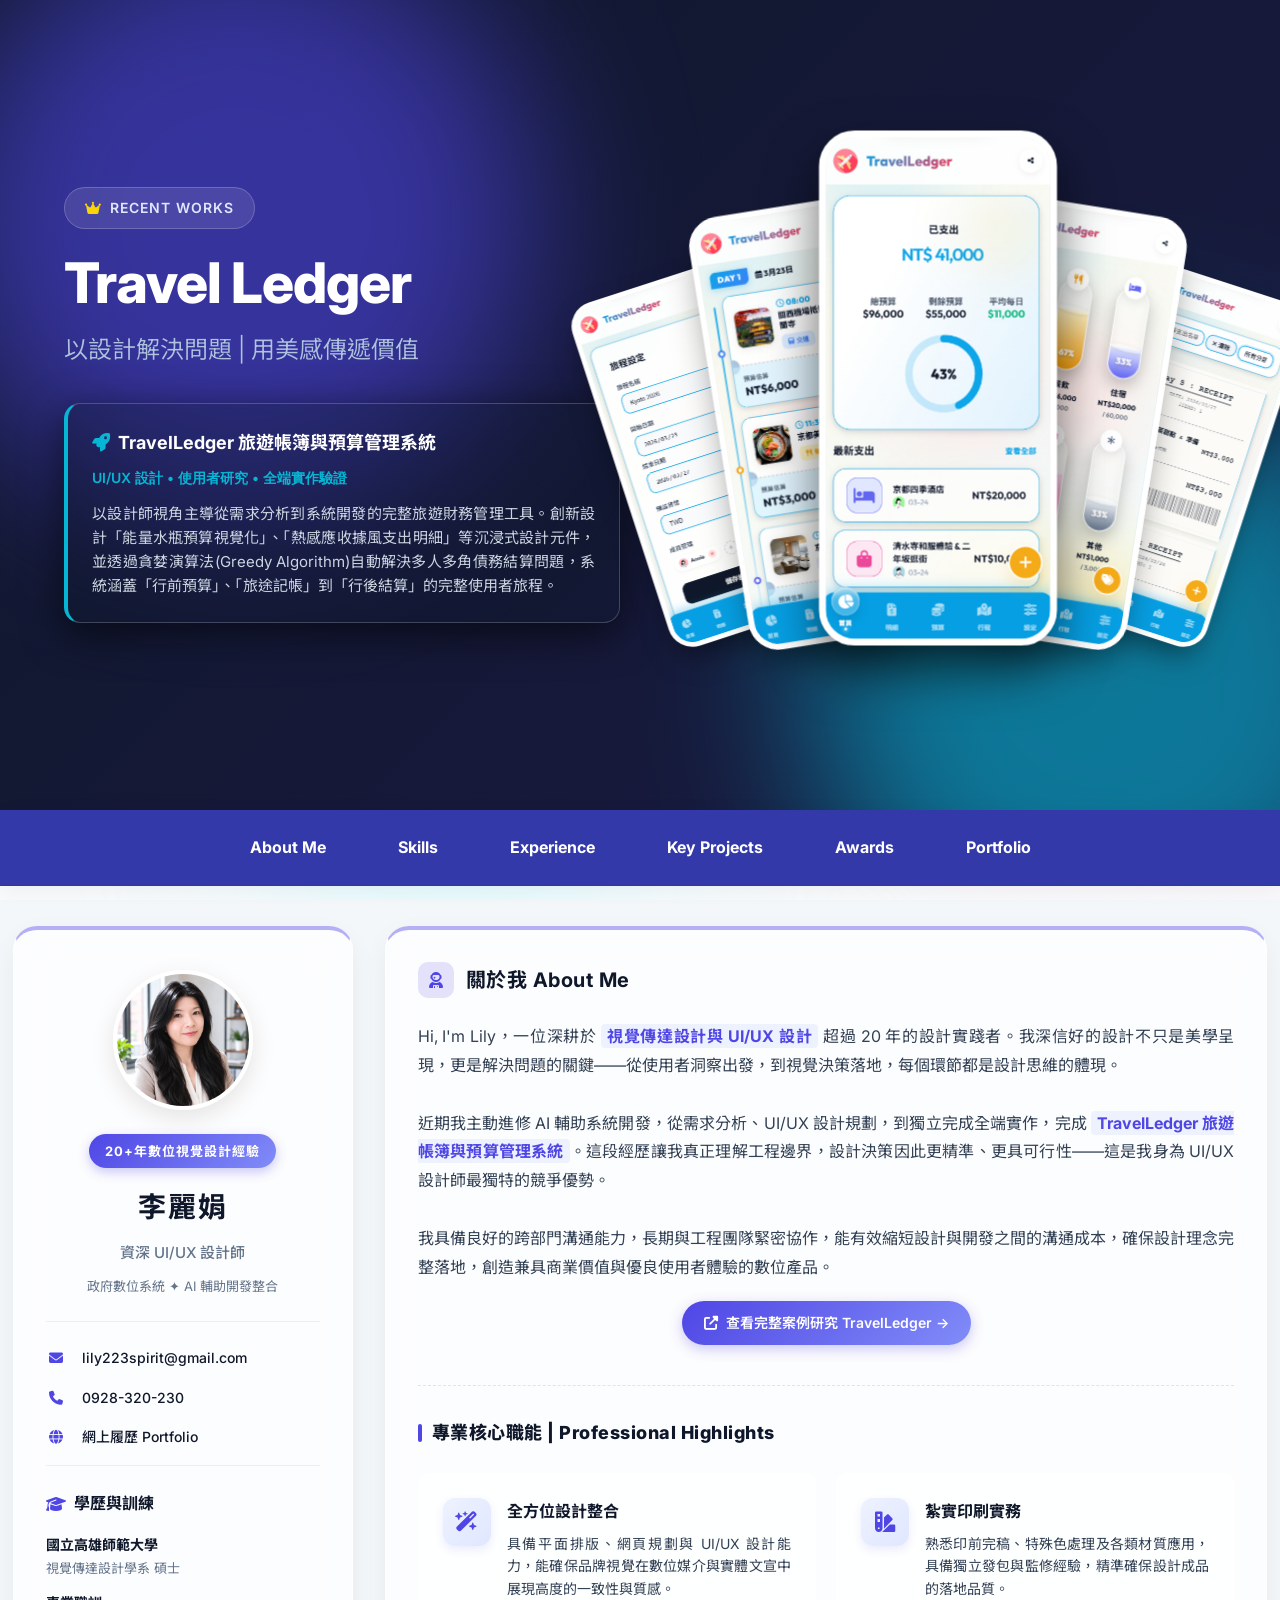
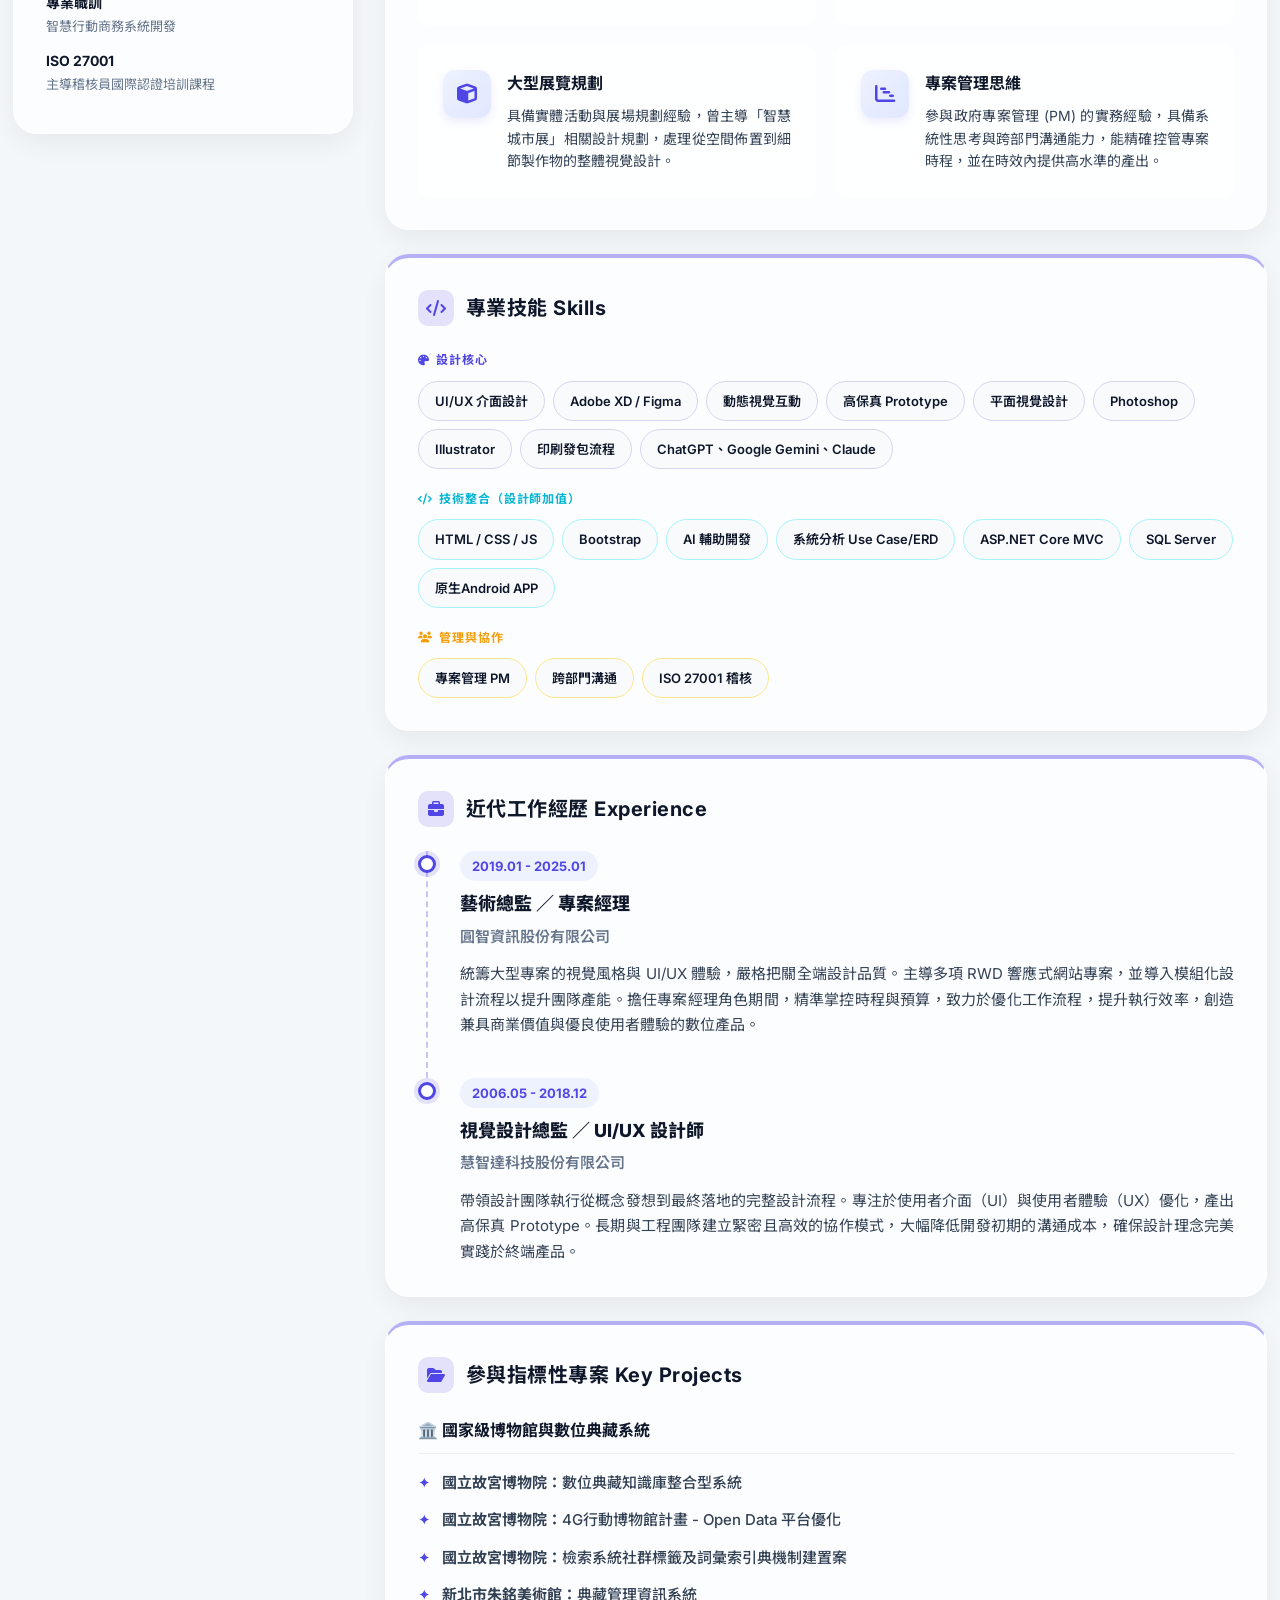
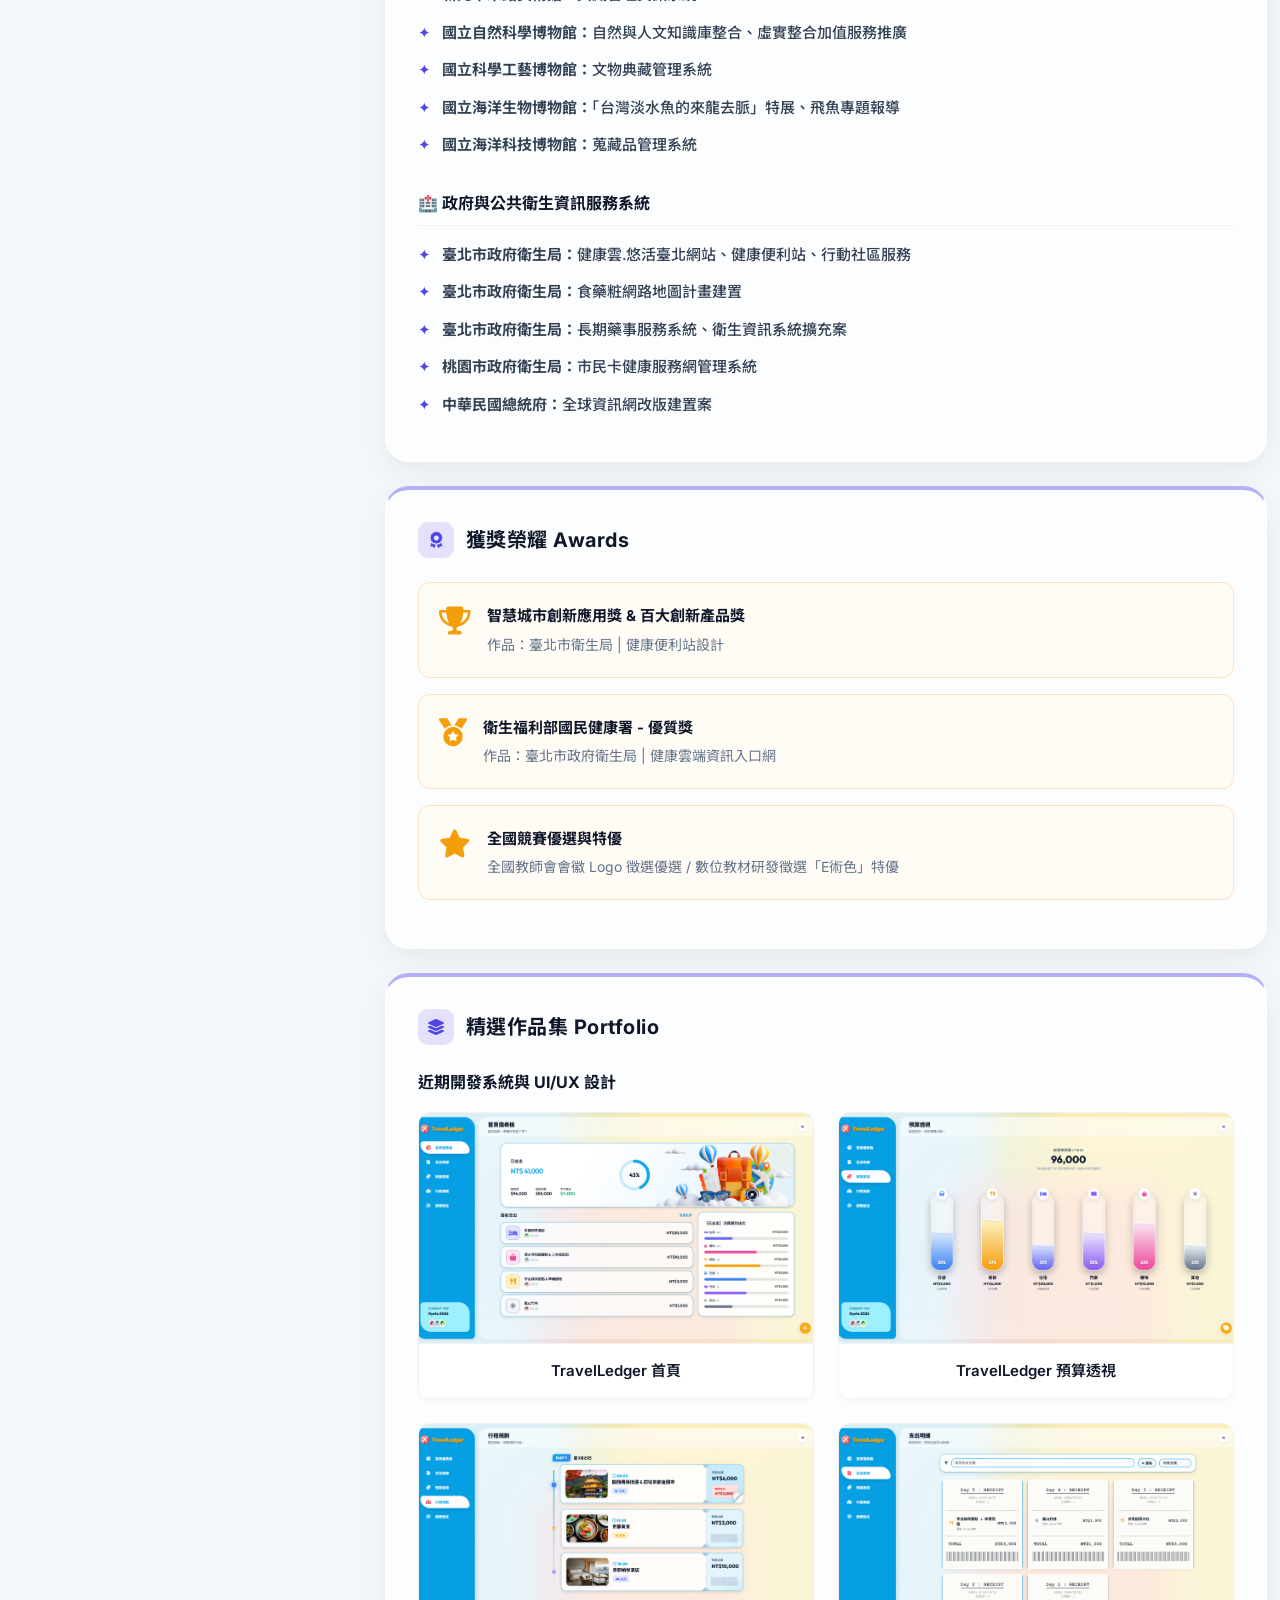
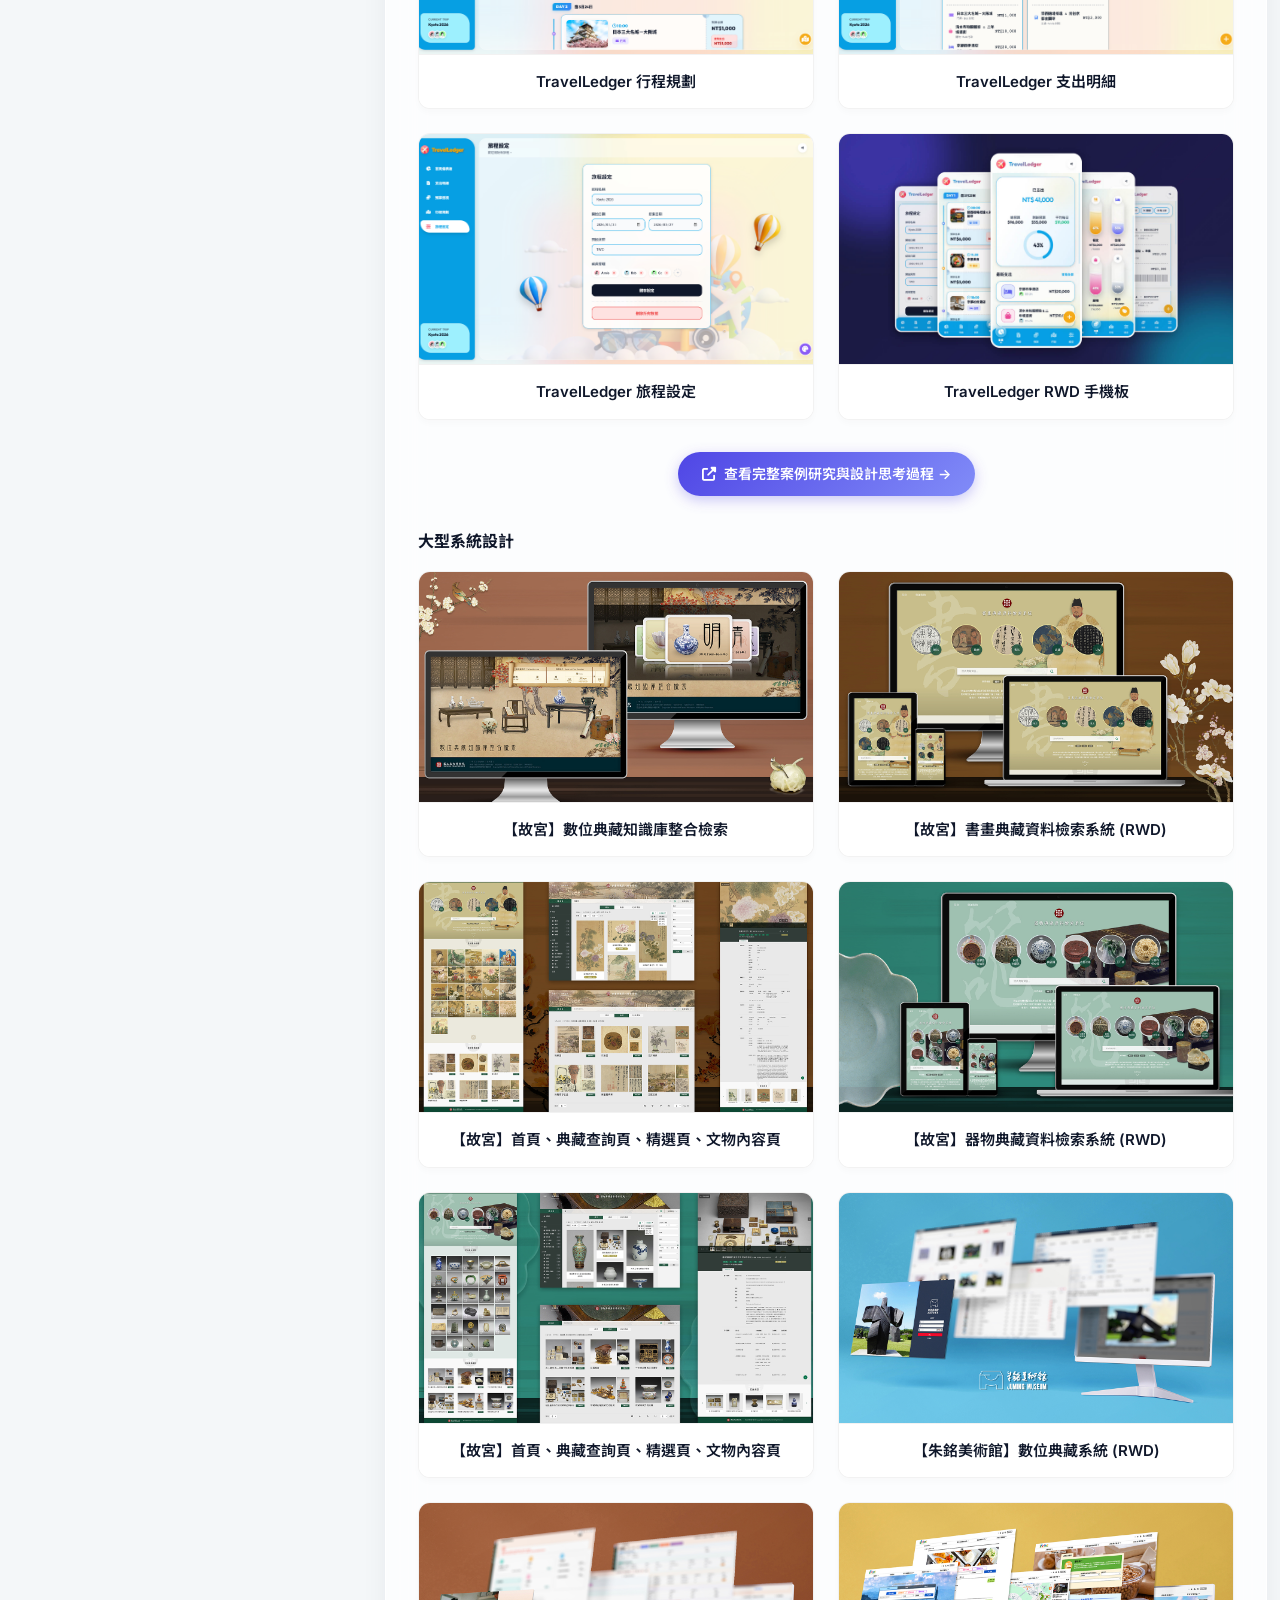
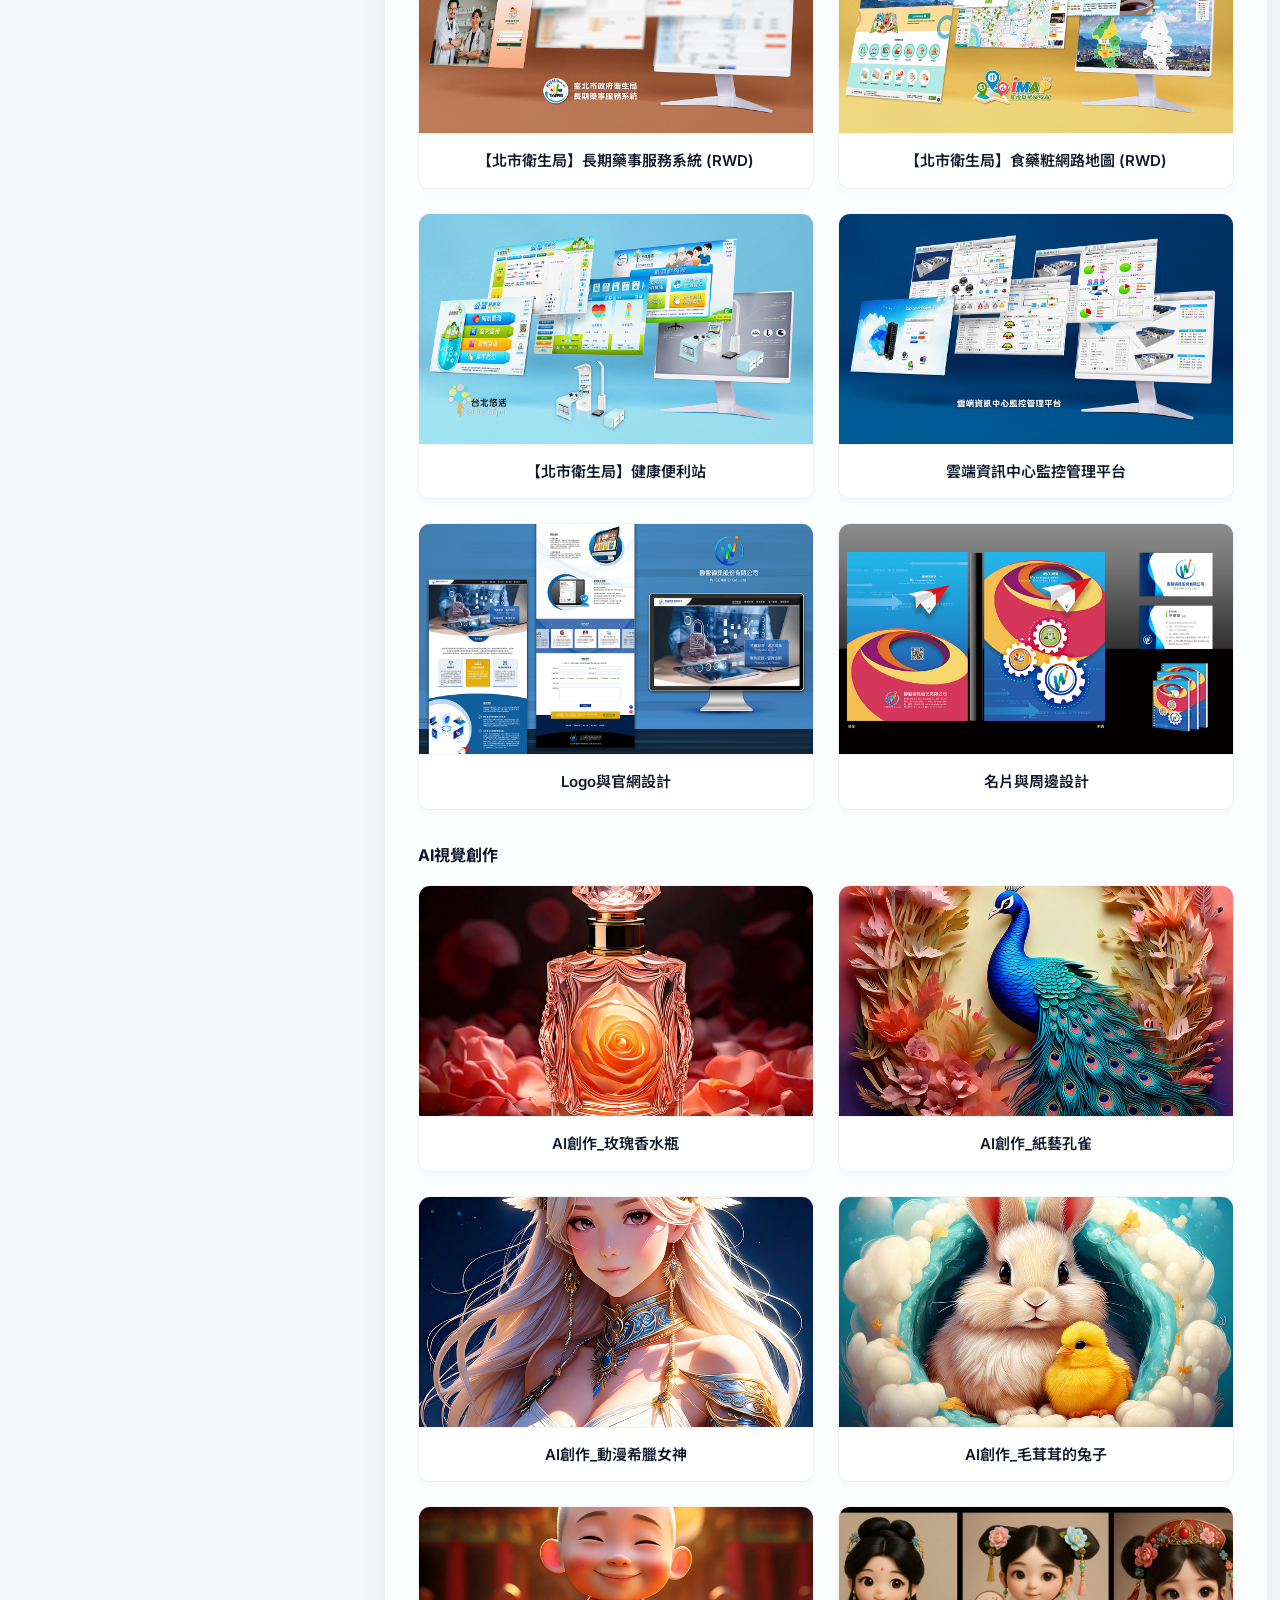
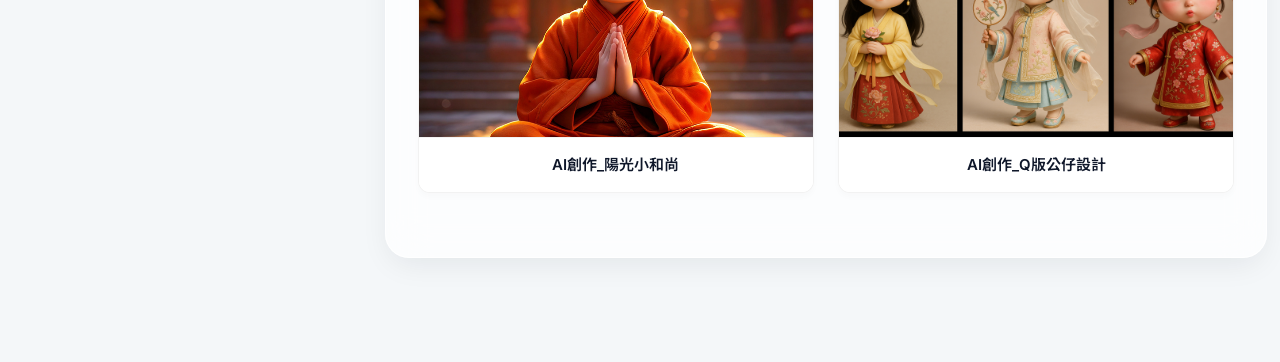
==== index.html @ b9e11bca "Add files via upload" ====
<!DOCTYPE html>
<html lang="zh-Hant">
<head>
    <meta charset="UTF-8">
    <meta name="viewport" content="width=device-width, initial-scale=1.0">
    <title>李麗娟 — 資深 UI/UX 設計師</title>
    <link rel="preconnect" href="https://fonts.googleapis.com">
    <link rel="preconnect" href="https://fonts.gstatic.com" crossorigin>
    <link href="https://fonts.googleapis.com/css2?family=Inter:wght@300;400;500;600;700;800&family=Noto+Sans+TC:wght@300;400;500;700;900&display=swap" rel="stylesheet">
    <link rel="stylesheet" href="https://cdnjs.cloudflare.com/ajax/libs/font-awesome/6.4.0/css/all.min.css">
    <style>
        html { scroll-behavior: smooth; }

        :root {
            --bg-body: #F4F7F9;
            --text-dark: #0F172A;
            --text-body: #334155;
            --text-muted: #64748B;
            --primary: #4F46E5;
            --primary-light: #818CF8;
            --accent: #06B6D4;
            --gold: #F59E0B;
            
            --glass-bg: rgba(255, 255, 255, 0.75);
            --glass-border: rgba(255, 255, 255, 0.8);
            --radius-lg: 24px;
            --radius-md: 16px;
            --radius-sm: 12px;
            --shadow-glass: 0 10px 30px -5px rgba(15, 23, 42, 0.08);
            --shadow-hover: 0 20px 40px -5px rgba(15, 23, 42, 0.12);
        }

        * { margin: 0; padding: 0; box-sizing: border-box; }

        body {
            font-family: 'Inter', 'Noto Sans TC', sans-serif;
            background-color: var(--bg-body);
            color: var(--text-body);
            line-height: 1.7;
            -webkit-font-smoothing: antialiased;
            overflow-x: clip; 
        }

        .aurora-bg {
            position: fixed; top: 0; left: 0; right: 0; bottom: 0;
            z-index: -2; overflow: hidden; background: #F8FAFC;
        }
        
        .blob {
            position: absolute; filter: blur(90px); opacity: 0.5; border-radius: 50%;
            animation: float 20s infinite alternate ease-in-out; z-index: -1;
        }
        .blob-1 { width: 600px; height: 600px; background: #E0E7FF; top: -10%; left: -10%; }
        .blob-2 { width: 500px; height: 500px; background: #FCE7F3; top: 40%; right: -10%; animation-delay: -5s; }
        .blob-3 { width: 400px; height: 400px; background: #CFFAFE; bottom: -10%; left: 20%; animation-delay: -10s; }

        @keyframes float {
            0% { transform: translate(0, 0) scale(1); }
            33% { transform: translate(30px, -50px) scale(1.1); }
            66% { transform: translate(-20px, 20px) scale(0.9); }
            100% { transform: translate(40px, 60px) scale(1.05); }
        }

        /* ================= 1. 置頂主視覺 Hero Section ================= */
        .spotlight-hero {
            position: relative;
            background: linear-gradient(-45deg, #0B1120, #1E293B, #1e1b4b, #0f172a);
            background-size: 400% 400%;
            animation: gradientBG 15s ease infinite;
            min-height: 90vh; display: flex; align-items: center; overflow: hidden;
            padding: 80px 5%; z-index: 1;
        }

        @keyframes gradientBG {
            0% { background-position: 0% 50%; }
            50% { background-position: 100% 50%; }
            100% { background-position: 0% 50%; }
        }

        .glow-orb { position: absolute; border-radius: 50%; filter: blur(80px); opacity: 0.6; z-index: -1; animation: pulse 10s infinite alternate ease-in-out; }
        .hero-glow-1 { width: 600px; height: 600px; background: #4F46E5; top: -10%; left: -5%; }
        .hero-glow-2 { width: 600px; height: 600px; background: #06B6D4; bottom: -20%; right: -10%; }
        @keyframes pulse { 0% { transform: scale(1); } 100% { transform: scale(1.2); } }

        .hero-container {
            max-width: 1320px; margin: 0 auto;
            display: grid; grid-template-columns: 5fr 6fr; gap: 40px; align-items: center; width: 100%;
        }

        .hero-content { color: #FFF; z-index: 10; animation: fadeUp 1s ease forwards; }
        .hero-badge {
            display: inline-flex; align-items: center; gap: 8px;
            background: rgba(255, 255, 255, 0.1); border: 1px solid rgba(255, 255, 255, 0.2);
            backdrop-filter: blur(10px); padding: 8px 20px; border-radius: 100px;
            font-size: 14px; font-weight: 600; color: #E0E7FF; margin-bottom: 24px; letter-spacing: 1px;
        }

        .fa-crown:before { content: "\f521"; color: #fbd408; }

        .hero-title { font-size: 4rem; font-weight: 800; line-height: 1.1; margin-bottom: 16px; letter-spacing: -1px; }
        .hero-subtitle { font-size: 1.5rem; font-weight: 360; color: #afc3df; margin-bottom: 32px; }
        
        .hero-project-box {
            background: rgba(15, 23, 42, 0.3); border: 1px solid rgba(255, 255, 255, 0.2);
            border-left: 4px solid var(--accent); padding: 24px; border-radius: var(--radius-md);
            backdrop-filter: blur(12px); box-shadow: 0 10px 40px rgba(0, 0, 0, 0.6);
        }
        .hp-title { font-size: 18px; font-weight: 700; color: #FFF; margin-bottom: 8px; display: flex; align-items: center; gap: 8px; }
        .hp-tech { font-size: 14px; color: var(--accent); font-family: 'Inter'; font-weight: 600; margin-bottom: 12px; }
        .hp-desc { font-size: 15px; color: #CBD5E1; line-height: 1.6; text-align: justify; }

        /* Hero Mockup */
        .hero-visual { position: relative; height: 600px; display: flex; justify-content: center; align-items: center; }
        .phones-wrapper { position: relative; transform: scale(0.85); z-index: 10; width: 100%; height: 100%; display: flex; justify-content: center; align-items: center; }
        
        .phone-mockup {
            position: absolute; width: 280px; height: 606px;
            background-color: #fff; border-radius: 42px; border: 8px solid #fff;
            box-shadow: inset 0 0 0 2px #e2e8f0, 0 25px 50px -12px rgba(0, 0, 0, 0.5);
            overflow: hidden; cursor: pointer;
            transform: translate(var(--tx), var(--ty)) scale(var(--s)) rotate(var(--r));
            transition: transform 0.5s cubic-bezier(0.175, 0.885, 0.32, 1.275), box-shadow 0.5s ease, z-index 0s;
            
            opacity: 0;
            animation: phoneStagger 0.9s cubic-bezier(0.2, 0.8, 0.2, 1) forwards;
        }
        
        @keyframes phoneStagger {
            0% { opacity: 0; translate: 0 150px; }
            100% { opacity: 1; translate: 0 0; }
        }

        .phone-mockup img { width: 100%; height: 100%; object-fit: cover; }
        .phone-mockup:hover { transform: translate(var(--tx), calc(var(--ty) - 40px)) scale(calc(var(--s) + 0.05)) rotate(0deg); z-index: 20 !important; box-shadow: 0 40px 80px rgba(0,0,0,0.6); }

        .pm-L2 { --tx: -280px; --ty: 60px; --s: 0.7; --r: -18deg; z-index: 1; animation-delay: 0.4s; }
        .pm-L1 { --tx: -140px; --ty: 20px; --s: 0.85; --r: -9deg; z-index: 2; animation-delay: 0.2s; }
        .pm-C  { --tx: 0px; --ty: -20px; --s: 1; --r: 0deg; z-index: 3; box-shadow: inset 0 0 0 2px #e2e8f0, 0 30px 60px rgba(0,0,0,0.6); animation-delay: 0s; }
        .pm-R1 { --tx: 140px; --ty: 20px; --s: 0.85; --r: 9deg; z-index: 2; animation-delay: 0.2s; }
        .pm-R2 { --tx: 280px; --ty: 60px; --s: 0.7; --r: 18deg; z-index: 1; animation-delay: 0.4s; }

        /* ================= 2. 導覽列 (Sticky Nav) ================= */
        .sticky-nav {
            position: sticky; top: 0; z-index: 999;
            background: #3339a9;
            backdrop-filter: blur(16px); -webkit-backdrop-filter: blur(16px);
            border-bottom: 1px solid rgba(0, 0, 0, 0.05);
            box-shadow: 0 4px 20px rgba(0, 0, 0, 0.05);
            padding: 16px 5%; display: flex; justify-content: center; gap: 24px;
            margin-bottom: 40px; transition: all 0.3s ease;
        }
        .sticky-nav a {
            text-decoration: none; color: #fff; font-weight: 700; font-size: 16px;
            padding: 8px 24px; border-radius: 100px; transition: all 0.3s ease; white-space: nowrap;
        }
        .sticky-nav a:hover,
        .sticky-nav a.active {
            background: var(--primary); color: #FFF;
            box-shadow: 0 6px 16px rgba(79, 70, 229, 0.4); transform: translateY(-2px);
        }

        /* ================= 3. 主內容佈局 ================= */
        .main-layout {
            max-width: 1320px; margin: 0 auto 80px; padding: 0 1%;
            display: grid; grid-template-columns: 340px 1fr; gap: 32px;
            position: relative; z-index: 20; align-items: start;
        }

        .card {
            background: var(--glass-bg); backdrop-filter: blur(20px); -webkit-backdrop-filter: blur(20px);
            border: 1px solid var(--glass-border); border-top: 4px solid #B5B0F6;
            border-radius: var(--radius-lg); padding: 32px; box-shadow: var(--shadow-glass);
            margin-bottom: 24px; transition: transform 0.4s ease, box-shadow 0.4s ease;
            scroll-margin-top: 100px; 
        }
        .card:hover { transform: translateY(-4px); box-shadow: var(--shadow-hover); background: rgba(255,255,255,0.9); }

        .section-title { font-size: 20px; font-weight: 700; color: var(--text-dark); margin-bottom: 24px; display: flex; align-items: center; gap: 12px; letter-spacing: 0.5px; }
        .section-title i { color: var(--primary); background: rgba(79, 70, 229, 0.15); width: 36px; height: 36px; display: flex; align-items: center; justify-content: center; border-radius: 10px; font-size: 16px; }

        /* --- 左側欄 (Sidebar) --- */
        .sidebar { position: sticky; top: 100px; }

        .profile-card { text-align: center; padding: 40px 32px; }
        .profile-img { width: 140px; height: 140px; margin: 0 auto 24px; border-radius: 50%; overflow: hidden; border: 4px solid rgba(255,255,255,0.8); box-shadow: 0 8px 24px rgba(0,0,0,0.1); }
        .profile-img img { width: 100%; height: 100%; object-fit: cover; }
        .exp-badge { display: inline-block; background: linear-gradient(135deg, var(--primary) 0%, #818CF8 100%); color: #FFF; padding: 6px 16px; border-radius: 100px; font-size: 13px; font-weight: 700; margin-bottom: 16px; letter-spacing: 1px; box-shadow: 0 4px 12px rgba(79, 70, 229, 0.3); }
        .profile-name { font-size: 28px; font-weight: 700; color: var(--text-dark); margin-bottom: 8px; letter-spacing: 2px; }
        .profile-title { font-size: 15px; font-weight: 500; color: var(--text-muted); margin-bottom: 32px; }
        
        .contact-list { text-align: left; border-top: 1px solid rgba(0,0,0,0.06); padding-top: 24px; }
        .contact-item { display: flex; align-items: center; gap: 16px; margin-bottom: 16px; font-size: 14px; color: var(--text-dark); text-decoration: none; transition: color 0.3s; font-weight: 500; }
        .contact-item:hover { color: var(--primary); }
        .contact-icon { color: var(--primary); width: 20px; text-align: center; }

        .edu-section { text-align: left; border-top: 1px solid rgba(0,0,0,0.06); padding-top: 24px; margin-top: 8px; }
        .edu-section-title { font-size: 16px; font-weight: 700; color: var(--text-dark); margin-bottom: 16px; display: flex; align-items: center; gap: 8px; }
        .edu-item { margin-bottom: 14px; }
        .edu-item:last-child { margin-bottom: 0; }
        .edu-item h4 { font-size: 14px; color: var(--text-dark); font-weight: 700; margin-bottom: 2px; }
        .edu-item p { font-size: 13px; color: var(--text-muted); margin: 0; line-height: 1.4; }

        /* --- 右側內容區 --- */
        .content-area { display: flex; flex-direction: column; }
        
        .about-text { color: var(--text-body); font-size: 16px; line-height: 1.8; text-align: justify; }
        .highlight { color: var(--primary); font-weight: 700; background: #EEF2FF; padding: 2px 6px; border-radius: 4px; }

        .skills-container { display: flex; flex-wrap: wrap; gap: 8px; }
        .skill-tag { background:#f8fafc; color: var(--text-dark); padding: 8px 16px; border-radius: 100px; font-size: 13px; font-weight: 600; border: 1px solid rgb(214 212 241); transition: all 0.3s ease; }
        .skill-tag:hover { background: #f0efff; border-color: var(--primary); transform: translateY(-2px); box-shadow: 0 4px 12px rgba(79, 70, 229, 0.2); }

        .timeline { position: relative; margin-left: 8px; }
        .timeline-item { position: relative; padding-left: 32px; padding-bottom: 40px; border-left: 2px dashed rgba(79, 70, 229, 0.3); }
        .timeline-item:last-child { border-left-color: transparent; padding-bottom: 0; }
        .timeline-item::before { content: ''; position: absolute; left: -10px; top: 4px; width: 12px; height: 12px; background: #FFF; border: 3px solid var(--primary); border-radius: 50%; box-shadow: 0 0 0 4px rgba(79, 70, 229, 0.15); }
        .time-date { font-family: 'Inter', sans-serif; font-size: 13px; font-weight: 700; color: var(--primary); margin-bottom: 8px; display: inline-block; background: #EEF2FF; padding: 4px 12px; border-radius: 20px; }
        .time-title { font-size: 18px; font-weight: 800; color: var(--text-dark); margin-bottom: 4px; }
        .time-company { font-size: 15px; font-weight: 600; color: var(--text-muted); margin-bottom: 12px; }
        .time-desc { font-size: 15px; color: var(--text-body); line-height: 1.7; text-align: justify; }

        .project-group { margin-bottom: 32px; }
        .project-group:last-child { margin-bottom: 0; }
        .project-group h3 { font-size: 16px; color: var(--text-dark); margin-bottom: 16px; display: flex; align-items: center; gap: 8px; font-weight: 700; border-bottom: 1px solid rgba(0,0,0,0.05); padding-bottom: 8px; }
        .modern-list { list-style: none; }
        .modern-list li { position: relative; padding-left: 24px; margin-bottom: 12px; font-size: 15px; color: var(--text-body); font-weight: 500; }
        .modern-list li::before { content:'✦'; position: absolute; left: 0; color: var(--primary); font-family: 'Inter'; }
        .tag-mini { font-size: 12px; background: rgba(255,255,255,0.8); color: var(--text-muted); padding: 2px 8px; border-radius: 6px; margin-left: 8px; border: 1px solid var(--glass-border); }

        .award-box { display: flex; align-items: flex-start; gap: 16px; padding: 20px; background: rgba(255, 251, 243, 0.8); border-radius: var(--radius-sm); margin-bottom: 16px; border: 1px solid rgba(252, 203, 144, 0.5); transition: transform 0.3s, box-shadow 0.3s; }
        .award-box:hover { transform: translateX(6px); background: #FFF; border-color: var(--gold); box-shadow: 0 10px 20px rgba(0,0,0,0.05); }
        .award-box i { color: var(--gold); font-size: 28px; margin-top: 4px; }
        .award-info h4 { font-size: 15px; font-weight: 700; color: var(--text-dark); margin-bottom: 4px; }
        .award-info p { font-size: 14px; margin: 0; color: var(--text-muted); }

        .portfolio-grid { display: grid; grid-template-columns: repeat(2, 1fr); gap: 24px; margin-bottom: 32px; }
        .portfolio-item { border-radius: var(--radius-sm); overflow: hidden; border: 1px solid rgba(0,0,0,0.05); background: #FFF; cursor: pointer; position: relative; transition: all 0.4s ease; box-shadow: 0 4px 6px rgba(0,0,0,0.02); display: flex; flex-direction: column; }
        .portfolio-item:hover { transform: translateY(-8px); box-shadow: var(--shadow-hover); border-color: rgba(79, 70, 229, 0.3); }
        
        .portfolio-item .img-wrapper { overflow: hidden; width: 100%; height: 230px; flex-shrink: 0; }
        .portfolio-item img { width: 100%; height: 100%; object-fit: cover; display: block; transition: transform 0.6s cubic-bezier(0.16, 1, 0.3, 1); }
        
        .portfolio-item:hover img { transform: scale(1.08); }
        .portfolio-item p { padding: 14px 16px; font-size: 15px; text-align: center; color: var(--text-dark); font-weight: 600; background: #FFF; border-top: 1px solid rgba(0,0,0,0.05); margin: 0; transition: color 0.3s; }
        .portfolio-item:hover p { color: var(--primary); }

        /* ================= 4. 動畫與 Lightbox 元件 ================= */
        @keyframes fadeUp { from { opacity: 0; transform: translateY(30px); } to { opacity: 1; transform: translateY(0); } }
        .fade-in-up { opacity: 0; transform: translateY(30px); transition: opacity 0.8s ease-out, transform 0.8s cubic-bezier(0.16, 1, 0.3, 1); }
        .fade-in-up.visible { opacity: 1; transform: translateY(0); }

        .lightbox { display: none; position: fixed; z-index: 9999; inset: 0; background-color: rgba(0, 0, 0, 0.85); backdrop-filter: blur(10px); align-items: center; justify-content: center; }
        
        .lightbox-content-wrapper { position: relative; max-width: 90%; max-height: 90%; text-align: center; z-index: 100; }
        .lightbox-content { max-width: 100%; max-height: 80vh; border-radius: 12px; box-shadow: 0 20px 50px rgba(0,0,0,0.5); object-fit: contain; }
        #lightbox-caption { margin-top: 20px; color: #FFF; font-size: 18px; font-weight: 600; letter-spacing: 1px; }

        .lightbox-btn { 
            position: absolute; z-index: 1000; background: rgba(0, 0, 0, 0.5); 
            color: white; border: none; display: flex; align-items: center; justify-content: center; cursor: pointer; transition: all 0.3s; backdrop-filter: blur(4px); 
        }
        .lightbox-close { top: 30px; right: 40px; width: 48px; height: 48px; border-radius: 50%; font-size: 24px; }
        .lightbox-prev, .lightbox-next { top: 50%; transform: translateY(-50%); width: 56px; height: 56px; border-radius: 50%; font-size: 24px; }
        .lightbox-prev { left: 40px; }
        .lightbox-next { right: 40px; }
        .lightbox-btn:hover { background: var(--primary); transform: scale(1.1); }
        .lightbox-prev:hover { transform: translateY(-50%) scale(1.1); }
        .lightbox-next:hover { transform: translateY(-50%) scale(1.1); }

        .btn-top { position: fixed; bottom: 30px; right: 30px; width: 50px; height: 50px; background: var(--text-dark); color: #FFF; border: none; border-radius: 50%; font-size: 20px; cursor: pointer; box-shadow: 0 10px 20px rgba(0,0,0,0.15); opacity: 0; visibility: hidden; transform: translateY(20px); transition: all 0.3s cubic-bezier(0.16, 1, 0.3, 1); z-index: 1000; }
        .btn-top.show { opacity: 1; visibility: visible; transform: translateY(0); }
        .btn-top:hover { background: var(--primary); transform: translateY(-5px); }



/* ================= 專業核心職能區塊樣式 ================= */
        .highlights-container { 
            margin-top: 40px; 
            border-top: 1px dashed rgba(0,0,0,0.1); 
            padding-top: 32px; 
        }
        .highlights-title { 
            font-size: 18px; 
            font-weight: 800; 
            color: var(--text-dark); 
            margin-bottom: 24px; 
            letter-spacing: 0.5px; 
            display: flex;
            align-items: center;
            gap: 10px;
        }
        .highlights-title::before {
            content: '';
            display: inline-block;
            width: 4px;
            height: 18px;
            background: var(--primary);
            border-radius: 4px;
        }
        .highlights-grid { 
            display: grid; 
            grid-template-columns: repeat(2, 1fr); 
            gap: 20px; 
        }
        .highlight-item { 
            display: flex; 
            gap: 16px; 
            background: rgba(255, 255, 255, 0.6); 
            padding: 24px; 
            border-radius: var(--radius-sm); 
            border: 1px solid var(--glass-border); 
            transition: all 0.4s ease; 
        }
        .highlight-item:hover { 
            background: #FFF; 
            transform: translateY(-4px); 
            box-shadow: 0 12px 24px rgba(79, 70, 229, 0.08); 
            border-color: rgba(79, 70, 229, 0.3); 
        }
        .hl-icon { 
            width: 48px; 
            height: 48px; 
            border-radius: 12px; 
            background: linear-gradient(135deg, #EEF2FF 0%, #E0E7FF 100%); 
            color: var(--primary); 
            display: flex; 
            align-items: center; 
            justify-content: center; 
            font-size: 20px; 
            flex-shrink: 0; 
            box-shadow: 0 4px 10px rgba(79, 70, 229, 0.1); 
        }
        .hl-content h4 { 
            font-size: 16px; 
            font-weight: 700; 
            color: var(--text-dark); 
            margin-bottom: 8px; 
        }
        .hl-content p { 
            font-size: 14px; 
            color: var(--text-body); 
            line-height: 1.6; 
            margin: 0; 
            text-align: justify;
        }

        /* 手機版響應式調整 */
        @media (max-width: 768px) { 
            .highlights-grid { grid-template-columns: 1fr; } 
        }



        /* ================= 5. RWD 響應式 ================= */
        @media (max-width: 1280px) {
            .hero-container { grid-template-columns: 1fr 1fr; }
            .hero-title { font-size: 3.5rem; }
        }
        @media (max-width: 1024px) {
            .spotlight-hero { padding: 100px 5% 60px; min-height: auto; }
            .hero-container { grid-template-columns: 1fr; text-align: center; gap: 60px; }
            .hero-project-box { text-align: left; max-width: 600px; margin: 0 auto; }
            .hero-visual { height: 500px; }
            .phones-wrapper { transform: scale(0.65); }
            
            .main-layout { grid-template-columns: 1fr; }
            .sidebar { position: relative; top: 0; display: grid; grid-template-columns: repeat(2, 1fr); gap: 24px; }
            .profile-card { grid-column: span 2; }

            .portfolio-item .img-wrapper { height: auto; aspect-ratio: 16 / 9; width: 100%; flex-shrink: 0; }
            .portfolio-item img { height: 100%; width: 100%; object-fit: cover; }
        }
        @media (max-width: 768px) {
            .hero-title { font-size: 2.8rem; }
            .phones-wrapper { transform: scale(0.45); }

            .sticky-nav {
                justify-content: flex-start; overflow-x: auto; padding: 12px 5%; gap: 12px;
                -ms-overflow-style: none; scrollbar-width: none; 
            }
            .sticky-nav::-webkit-scrollbar { display: none; }
            .sticky-nav a { font-size: 14px; padding: 6px 16px; }

            .sidebar { grid-template-columns: 1fr; }
            .profile-card { grid-column: span 1; }
            .portfolio-grid { grid-template-columns: 1fr; }
            .lightbox-prev { left: 10px; width: 44px; height: 44px; }
            .lightbox-next { right: 10px; width: 44px; height: 44px; }
        }
        @media (max-width: 480px) {
            .hero-visual { height: 350px; }
            .phones-wrapper { transform: scale(0.35); }
            .pm-L2, .pm-R2 { display: none; }
        }
    </style>
</head>
<body>

<div class="aurora-bg">
    <div class="blob blob-1"></div>
    <div class="blob blob-2"></div>
    <div class="blob blob-3"></div>
</div>

<header class="spotlight-hero">
    <div class="glow-orb hero-glow-1"></div>
    <div class="glow-orb hero-glow-2"></div>
    
    <div class="hero-container">
        <div class="hero-content">
            <div class="hero-badge"><i class="fas fa-crown"></i> RECENT WORKS</div>
            <h1 class="hero-title">Travel Ledger</h1>
            <h2 class="hero-subtitle">以設計解決問題 | 用美感傳遞價值</h2>
            
            <div class="hero-project-box">
                <div class="hp-title"><i class="fas fa-rocket" style="color: var(--accent);"></i> TravelLedger 旅遊帳簿與預算管理系統</div>
                <div class="hp-tech">UI/UX 設計 • 使用者研究 • 全端實作驗證</div>
                <p class="hp-desc">
                    以設計師視角主導從需求分析到系統開發的完整旅遊財務管理工具。創新設計「能量水瓶預算視覺化」、「熱感應收據風支出明細」等沉浸式設計元件，並透過貪婪演算法(Greedy Algorithm)自動解決多人多角債務結算問題，系統涵蓋「行前預算」、「旅途記帳」到「行後結算」的完整使用者旅程。
                </p>
            </div>
        </div>
        
        <div class="hero-visual">
            <div class="phones-wrapper">
                <div class="phone-mockup pm-L2"><img src="img/iPhone_05.jpg" alt="TravelLedger 旅程設定"></div>
                <div class="phone-mockup pm-L1"><img src="img/iPhone_04.jpg" alt="TravelLedger 行程規劃"></div>
                <div class="phone-mockup pm-C"><img src="img/iPhone_01.jpg" alt="TravelLedger 首頁總覽"></div>
                <div class="phone-mockup pm-R1"><img src="img/iPhone_03.jpg" alt="TravelLedger 預算透視"></div>
                <div class="phone-mockup pm-R2"><img src="img/iPhone_02.jpg" alt="TravelLedger 支出明細"></div>
            </div>
        </div>
    </div>
</header>

<nav class="sticky-nav">
    <a href="#about-me">About Me</a>
    <a href="#skills">Skills</a>
    <a href="#experience">Experience</a>
    <a href="#key-projects">Key Projects</a>
    <a href="#awards">Awards</a>
    <a href="#portfolio">Portfolio</a>
</nav>

<div class="main-layout">
    
    <aside class="sidebar">
        <div class="card profile-card fade-in-up">
            <div class="profile-img">
                <img src="img/lily.png" alt="Profile Picture">
            </div>
            <div class="exp-badge">20+年數位視覺設計經驗</div>
            <h1 class="profile-name">李麗娟</h1>
            <p class="profile-title">資深 UI/UX 設計師</p>
            <p style="font-size:13px;color:var(--text-muted);margin-top:-20px;margin-bottom:24px;line-height:1.5;">政府數位系統 ✦ AI 輔助開發整合</p>
            
            <div class="contact-list">
                <a href="mailto:lily223spirit@gmail.com" class="contact-item">
                    <i class="fas fa-envelope contact-icon"></i> lily223spirit@gmail.com
                </a>
                <a href="tel:0928320230" class="contact-item">
                    <i class="fas fa-phone contact-icon"></i> 0928-320-230
                </a>
                <a href="https://l320230.github.io/CV/" target="_blank" class="contact-item">
                    <i class="fas fa-globe contact-icon"></i> 網上履歷 Portfolio
                </a>
            </div>

            <div class="edu-section">
                <h2 class="edu-section-title">
                    <i class="fas fa-graduation-cap" style="color: var(--primary);"></i> 學歷與訓練
                </h2>
                <div class="edu-item">
                    <h4>國立高雄師範大學</h4>
                    <p>視覺傳達設計學系 碩士</p>
                </div>
                <div class="edu-item">
                    <h4>專業職訓</h4>
                    <p>智慧行動商務系統開發</p>
                </div>
                <div class="edu-item">
                    <h4>ISO 27001</h4>
                    <p>主導稽核員國際認證培訓課程</p>
                </div>
            </div>
        </div>
    </aside>

    <main class="content-area">
        
<div id="about-me" class="card fade-in-up">
            <h2 class="section-title"><i class="fas fa-user-astronaut"></i> 關於我 About Me</h2>
            <p class="about-text">
                Hi, I'm Lily，一位深耕於 <span class="highlight">視覺傳達設計與 UI/UX 設計</span> 超過 20 年的設計實踐者。我深信好的設計不只是美學呈現，更是解決問題的關鍵——從使用者洞察出發，到視覺決策落地，每個環節都是設計思維的體現。
<br><br>
                近期我主動進修 AI 輔助系統開發，從需求分析、UI/UX 設計規劃，到獨立完成全端實作，完成 <span class="highlight">TravelLedger 旅遊帳簿與預算管理系統</span>。這段經歷讓我真正理解工程邊界，設計決策因此更精準、更具可行性——這是我身為 UI/UX 設計師最獨特的競爭優勢。
<br><br>
                我具備良好的跨部門溝通能力，長期與工程團隊緊密協作，能有效縮短設計與開發之間的溝通成本，確保設計理念完整落地，創造兼具商業價值與優良使用者體驗的數位產品。
            </p>
            <div style="margin-top:20px; text-align: center;">
                <a href="TravelLedger.html" target="_blank"
                   style="display:inline-flex;align-items:center;gap:8px; color:#fff;font-size:14px;font-weight:600;padding:10px 22px;border-radius:100px;text-decoration:none;box-shadow:0 4px 14px rgba(79,70,229,0.3);transition:all 0.3s ease; background: linear-gradient(135deg, var(--primary) 0%, #818CF8 100%);"
                   onmouseover="this.style.transform='translateY(-2px)';this.style.boxShadow='0 8px 20px rgba(79,70,229,0.4)'"
                   onmouseout="this.style.transform='translateY(0)';this.style.boxShadow='0 4px 14px rgba(79,70,229,0.3)'">
                    <i class="fas fa-external-link-alt"></i> 查看完整案例研究 TravelLedger →
                </a>
            </div>

            <div class="highlights-container">
                <h3 class="highlights-title">專業核心職能 | Professional Highlights</h3>
                <div class="highlights-grid">
                    
                    <div class="highlight-item">
                        <div class="hl-icon"><i class="fa-solid fa-wand-magic-sparkles"></i></div>
                        <div class="hl-content">
                            <h4>全方位設計整合</h4>
                            <p>具備平面排版、網頁規劃與 UI/UX 設計能力，能確保品牌視覺在數位媒介與實體文宣中展現高度的一致性與質感。</p>
                        </div>
                    </div>

                    <div class="highlight-item">
                        <div class="hl-icon"><i class="fa-solid fa-swatchbook"></i></div>
                        <div class="hl-content">
                            <h4>紮實印刷實務</h4>
                            <p>熟悉印前完稿、特殊色處理及各類材質應用，具備獨立發包與監修經驗，精準確保設計成品的落地品質。</p>
                        </div>
                    </div>

                    <div class="highlight-item">
                        <div class="hl-icon"><i class="fa-solid fa-cube"></i></div>
                        <div class="hl-content">
                            <h4>大型展覽規劃</h4>
                            <p>具備實體活動與展場規劃經驗，曾主導「智慧城市展」相關設計規劃，處理從空間佈置到細節製作物的整體視覺設計。</p>
                        </div>
                    </div>

                    <div class="highlight-item">
                        <div class="hl-icon"><i class="fa-solid fa-chart-gantt"></i></div>
                        <div class="hl-content">
                            <h4>專案管理思維</h4>
                            <p>參與政府專案管理 (PM) 的實務經驗，具備系統性思考與跨部門溝通能力，能精確控管專案時程，並在時效內提供高水準的產出。</p>
                        </div>
                    </div>

                </div>
            </div>
        </div>


        <div id="skills" class="card fade-in-up">
            <h2 class="section-title"><i class="fas fa-code"></i> 專業技能 Skills</h2>

            <div style="margin-bottom:20px;">
                <div style="font-size:12px;font-weight:700;color:var(--primary);letter-spacing:.08em;text-transform:uppercase;margin-bottom:10px;display:flex;align-items:center;gap:6px;">
                    <i class="fas fa-palette" style="font-size:11px;"></i> 設計核心
                </div>
                <div class="skills-container">
                    <span class="skill-tag">UI/UX 介面設計</span>
                    <span class="skill-tag">Adobe XD / Figma</span>
                    <span class="skill-tag">動態視覺互動</span>
                    <span class="skill-tag">高保真 Prototype</span>
                    <span class="skill-tag">平面視覺設計</span>
                    <span class="skill-tag">Photoshop</span>
                    <span class="skill-tag">Illustrator</span>
                    <span class="skill-tag">印刷發包流程</span>
                    <span class="skill-tag">ChatGPT、Google Gemini、Claude</span>
                </div>
            </div>

            <div style="margin-bottom:20px;">
                <div style="font-size:12px;font-weight:700;color:#06B6D4;letter-spacing:.08em;text-transform:uppercase;margin-bottom:10px;display:flex;align-items:center;gap:6px;">
                    <i class="fas fa-code" style="font-size:11px;color:#06B6D4;"></i> 技術整合（設計師加值）
                </div>
                <div class="skills-container">
                    <span class="skill-tag" style="border-color:#A5F3FC;">HTML / CSS / JS</span>
                    <span class="skill-tag" style="border-color:#A5F3FC;">Bootstrap</span>
                    <span class="skill-tag" style="border-color:#A5F3FC;">AI 輔助開發</span>
                    <span class="skill-tag" style="border-color:#A5F3FC;">系統分析 Use Case/ERD</span>
                    <span class="skill-tag" style="border-color:#A5F3FC;">ASP.NET Core MVC</span>
                    <span class="skill-tag" style="border-color:#A5F3FC;">SQL Server</span>
                    <span class="skill-tag" style="border-color:#A5F3FC;">原生Android APP</span>
                </div>
            </div>

            <div>
                <div style="font-size:12px;font-weight:700;color:#F59E0B;letter-spacing:.08em;text-transform:uppercase;margin-bottom:10px;display:flex;align-items:center;gap:6px;">
                    <i class="fas fa-users" style="font-size:11px;color:#F59E0B;"></i> 管理與協作
                </div>
                <div class="skills-container">
                    <span class="skill-tag" style="border-color:#FDE68A;">專案管理 PM</span>
                    <span class="skill-tag" style="border-color:#FDE68A;">跨部門溝通</span>
                    <span class="skill-tag" style="border-color:#FDE68A;">ISO 27001 稽核</span>
                </div>
            </div>
        </div>

        <div id="experience" class="card fade-in-up">
            <h2 class="section-title"><i class="fas fa-briefcase"></i> 近代工作經歷 Experience</h2>
            <div class="timeline">
                <div class="timeline-item">
                    <span class="time-date">2019.01 - 2025.01</span>
                    <h3 class="time-title"> 藝術總監 ／ 專案經理</h3>
                    <div class="time-company">圓智資訊股份有限公司</div>
                    <p class="time-desc">
                       統籌大型專案的視覺風格與 UI/UX 體驗，嚴格把關全端設計品質。主導多項 RWD 響應式網站專案，並導入模組化設計流程以提升團隊產能。擔任專案經理角色期間，精準掌控時程與預算，致力於優化工作流程，提升執行效率，創造兼具商業價值與優良使用者體驗的數位產品。
                    </p>
                </div>
                <div class="timeline-item">
                    <span class="time-date">2006.05 - 2018.12</span>
                    <h3 class="time-title">視覺設計總監 ／ UI/UX 設計師</h3>
                    <div class="time-company">慧智達科技股份有限公司</div>
                    <p class="time-desc">
                        帶領設計團隊執行從概念發想到最終落地的完整設計流程。專注於使用者介面（UI）與使用者體驗（UX）優化，產出高保真 Prototype。長期與工程團隊建立緊密且高效的協作模式，大幅降低開發初期的溝通成本，確保設計理念完美實踐於終端產品。
                    </p>
                </div>
            </div>
        </div>

        <div id="key-projects" class="card fade-in-up">
            <h2 class="section-title"><i class="fas fa-folder-open"></i> 參與指標性專案 Key Projects</h2>
            
            <div class="project-group">
                <h3>🏛️ 國家級博物館與數位典藏系統</h3>
                <ul class="modern-list">
                    <li><strong>國立故宮博物院：</strong>數位典藏知識庫整合型系統
                    <li><strong>國立故宮博物院：</strong>4G行動博物館計畫 - Open Data 平台優化</li>
                    <li><strong>國立故宮博物院：</strong>檢索系統社群標籤及詞彙索引典機制建置案</li>
                    <li><strong>新北市朱銘美術館：</strong>典藏管理資訊系統</li>
                    <li><strong>國立自然科學博物館：</strong>自然與人文知識庫整合、虛實整合加值服務推廣</li>
                    <li><strong>國立科學工藝博物館：</strong>文物典藏管理系統</li>
                    <li><strong>國立海洋生物博物館：</strong>「台灣淡水魚的來龍去脈」特展、飛魚專題報導</li>
                    <li><strong>國立海洋科技博物館：</strong>蒐藏品管理系統</li>
                </ul>
            </div>

            <div class="project-group">
                <h3>🏥 政府與公共衛生資訊服務系統</h3>
                <ul class="modern-list">
                    <li><strong>臺北市政府衛生局：</strong>健康雲.悠活臺北網站、健康便利站、行動社區服務</li>
                    <li><strong>臺北市政府衛生局：</strong>食藥粧網路地圖計畫建置
                    <li><strong>臺北市政府衛生局：</strong>長期藥事服務系統、衛生資訊系統擴充案</li>
                    <li><strong>桃園市政府衛生局：</strong>市民卡健康服務網管理系統</li>
                    <li><strong>中華民國總統府：</strong>全球資訊網改版建置案</li>
                </ul>
            </div>
        </div>

        <div id="awards" class="card fade-in-up">
            <h2 class="section-title"><i class="fas fa-award"></i> 獲獎榮耀 Awards</h2>
            <div class="award-box">
                <i class="fas fa-trophy"></i>
                <div class="award-info">
                    <h4>智慧城市創新應用獎 & 百大創新產品獎</h4>
                    <p>作品：臺北市衛生局 | 健康便利站設計</p>
                </div>
            </div>
            <div class="award-box">
                <i class="fas fa-medal"></i>
                <div class="award-info">
                    <h4>衛生福利部國民健康署 - 優質獎</h4>
                    <p>作品：臺北市政府衛生局 | 健康雲端資訊入口網</p>
                </div>
            </div>
            <div class="award-box">
                <i class="fas fa-star"></i>
                <div class="award-info">
                    <h4>全國競賽優選與特優</h4>
                    <p>全國教師會會徽 Logo 徵選優選 / 數位教材研發徵選「E術色」特優</p>
                </div>
            </div>
        </div>

        <div id="portfolio" class="card fade-in-up">
            <h2 class="section-title"><i class="fas fa-layer-group"></i> 精選作品集 Portfolio</h2>
            
            <h3 style="font-size: 16px; margin: 20px 0 16px; color: var(--text-dark); font-weight: 700;">近期開發系統與 UI/UX 設計</h3>
            <div class="portfolio-grid">
                <div class="portfolio-item"><div class="img-wrapper"><img src="img/2026a.jpg" alt="TravelLedger 首頁"></div><p>TravelLedger 首頁</p></div>
                <div class="portfolio-item"><div class="img-wrapper"><img src="img/2026b.jpg" alt="TravelLedger 預算透視"></div><p>TravelLedger 預算透視</p></div>
                <div class="portfolio-item"><div class="img-wrapper"><img src="img/2026c.jpg" alt="TravelLedger 行程規劃"></div><p>TravelLedger 行程規劃</p></div>
                <div class="portfolio-item"><div class="img-wrapper"><img src="img/2026d.jpg" alt="TravelLedger 支出明細"></div><p>TravelLedger 支出明細</p></div>
                <div class="portfolio-item"><div class="img-wrapper"><img src="img/2026e.jpg" alt="TravelLedger 旅程設定"></div><p>TravelLedger 旅程設定</p></div>
                <div class="portfolio-item"><div class="img-wrapper"><img src="img/2026f.jpg" alt="TravelLedger RWD 手機板"></div><p>TravelLedger RWD 手機板</p></div>
            </div>
            <div style="text-align:center;margin:16px 0 32px;">
                <a href="TravelLedger.html#uiux" target="_blank"
                   style="display:inline-flex;align-items:center;gap:8px;color:#fff;font-size:14px;font-weight:600;padding:10px 24px;border-radius:100px;text-decoration:none;box-shadow:0 4px 14px rgba(79,70,229,0.3);transition:all 0.3s;
background: linear-gradient(135deg, var(--primary) 0%, #818CF8 100%);"
                   onmouseover="this.style.transform='translateY(-2px)'" onmouseout="this.style.transform='translateY(0)'">
                    <i class="fas fa-external-link-alt"></i> 查看完整案例研究與設計思考過程 →
                </a>
            </div>

            <h3 style="font-size: 16px; margin: 32px 0 16px; color: var(--text-dark); font-weight: 700;">大型系統設計</h3>
            <div class="portfolio-grid">
                <div class="portfolio-item"><div class="img-wrapper"><img src="img/project01.jpg" alt="【故宮】數位典藏知識庫整合檢索"></div><p>【故宮】數位典藏知識庫整合檢索</p></div>
                <div class="portfolio-item"><div class="img-wrapper"><img src="img/project02.jpg" alt="【故宮】書畫典藏資料檢索系統 (RWD)"></div><p>【故宮】書畫典藏資料檢索系統 (RWD)</p></div>
                <div class="portfolio-item"><div class="img-wrapper"><img src="img/project03.jpg" alt="【故宮】首頁、典藏查詢頁、精選頁、文物內容頁"></div><p>【故宮】首頁、典藏查詢頁、精選頁、文物內容頁</p></div>
                <div class="portfolio-item"><div class="img-wrapper"><img src="img/project04.jpg" alt="【故宮】器物典藏資料檢索系統 (RWD)"></div><p>【故宮】器物典藏資料檢索系統 (RWD)</p></div>
                <div class="portfolio-item"><div class="img-wrapper"><img src="img/project05.jpg" alt="【故宮】首頁、典藏查詢頁、精選頁、文物內容頁"></div><p>【故宮】首頁、典藏查詢頁、精選頁、文物內容頁</p></div>
                <div class="portfolio-item"><div class="img-wrapper"><img src="img/project08.jpg" alt="【朱銘美術館】數位典藏系統 (RWD)"></div><p>【朱銘美術館】數位典藏系統 (RWD)</p></div>
                <div class="portfolio-item"><div class="img-wrapper"><img src="img/project09.jpg" alt="【北市衛生局】長期藥事系統"></div><p>【北市衛生局】長期藥事服務系統 (RWD)</p></div>
                <div class="portfolio-item"><div class="img-wrapper"><img src="img/project10.jpg" alt="【北市衛生局】食藥粧網路地圖"></div><p>【北市衛生局】食藥粧網路地圖 (RWD)</p></div>
                <div class="portfolio-item"><div class="img-wrapper"><img src="img/project11.jpg" alt="【北市衛生局】健康便利站"></div><p>【北市衛生局】健康便利站</p></div>
                <div class="portfolio-item"><div class="img-wrapper"><img src="img/project12.jpg" alt="雲端資訊中心監控管理平台"></div><p>雲端資訊中心監控管理平台</p></div>
                <div class="portfolio-item"><div class="img-wrapper"><img src="img/project06.jpg" alt="Logo與官網設計"></div><p>Logo與官網設計</p></div>
                <div class="portfolio-item"><div class="img-wrapper"><img src="img/project07.jpg" alt="名片與周邊設計"></div><p>名片與周邊設計</p></div>
            </div>
            <h3 style="font-size: 16px; margin: 32px 0 16px; color: var(--text-dark); font-weight: 700;">AI視覺創作</h3>
            <div class="portfolio-grid">
                <div class="portfolio-item"><div class="img-wrapper"><img src="img/ai02.jpg" alt="AI創作_玫瑰香水瓶"></div><p>AI創作_玫瑰香水瓶</p></div>
                <div class="portfolio-item"><div class="img-wrapper"><img src="img/ai03.jpg" alt="AI創作_紙藝孔雀"></div><p>AI創作_紙藝孔雀</p></div>
                <div class="portfolio-item"><div class="img-wrapper"><img src="img/ai04.jpg" alt="AI創作_動漫希臘女神"></div><p>AI創作_動漫希臘女神</p></div>
                <div class="portfolio-item"><div class="img-wrapper"><img src="img/ai05.jpg" alt="AI創作_毛茸茸的兔子"></div><p>AI創作_毛茸茸的兔子</p></div>
                <div class="portfolio-item"><div class="img-wrapper"><img src="img/ai06.jpg" alt="AI創作_陽光小和尚"></div><p>AI創作_陽光小和尚</p></div>
                <div class="portfolio-item"><div class="img-wrapper"><img src="img/ai07.jpg" alt="AI創作_Q版公仔設計"></div><p>AI創作_Q版公仔設計</p></div>
            </div>
        </div>

    </main>
</div>

<button id="back-to-top" class="btn-top" title="回到頂部"><i class="fas fa-chevron-up"></i></button>

<div id="lightbox" class="lightbox">
    <button class="lightbox-btn lightbox-close"><i class="fas fa-times"></i></button>
    <button class="lightbox-btn lightbox-prev"><i class="fas fa-chevron-left"></i></button>
    <div class="lightbox-content-wrapper">
        <img id="lightbox-img" class="lightbox-content" src="" alt="大圖預覽">
        <div id="lightbox-caption"></div>
    </div>
    <button class="lightbox-btn lightbox-next"><i class="fas fa-chevron-right"></i></button>
</div>

<script>
    document.addEventListener("DOMContentLoaded", function() {
        
        const observer = new IntersectionObserver((entries) => {
            entries.forEach(entry => {
                if (entry.isIntersecting) {
                    entry.target.classList.add('visible');
                    observer.unobserve(entry.target); 
                }
            });
        }, { 
            threshold: 0, 
            rootMargin: "0px 0px -50px 0px" 
        });

        document.querySelectorAll('.fade-in-up').forEach(el => observer.observe(el));

        // 2. Lightbox 邏輯
        const lightbox = document.getElementById('lightbox');
        const lightboxImg = document.getElementById('lightbox-img');
        const lightboxCaption = document.getElementById('lightbox-caption');
        const closeBtn = document.querySelector('.lightbox-close');
        const prevBtn = document.querySelector('.lightbox-prev');
        const nextBtn = document.querySelector('.lightbox-next');
        
        let currentGallery = [];
        let currentIdx = 0;

        const portfolioItems = document.querySelectorAll('.portfolio-item');
        let portfolioData = [];
        portfolioItems.forEach((item, index) => {
            const img = item.querySelector('img');
            const p = item.querySelector('p');
            if (img) {
                portfolioData.push({ src: img.src, caption: p ? p.textContent : '' });
                item.addEventListener('click', () => openLightbox(portfolioData, index));
            }
        });

        const phoneItems = document.querySelectorAll('.phone-mockup');
        let phoneData = [];
        phoneItems.forEach((item, index) => {
            const img = item.querySelector('img');
            if (img) {
                phoneData.push({ src: img.src, caption: img.alt || 'App Mockup' });
                item.addEventListener('click', () => openLightbox(phoneData, index));
            }
        });

        function openLightbox(gallery, index) {
            currentGallery = gallery;
            currentIdx = index;
            updateLightbox();
            lightbox.style.display = 'flex';
        }

        function closeLightbox() {
            lightbox.style.display = 'none';
        }

        function updateLightbox() {
            if (currentGallery.length > 0) {
                lightboxImg.src = currentGallery[currentIdx].src;
                lightboxCaption.textContent = currentGallery[currentIdx].caption;
            }
        }

        function nextImage() {
            if (currentGallery.length > 0) {
                currentIdx = (currentIdx + 1) % currentGallery.length;
                updateLightbox();
            }
        }

        function prevImage() {
            if (currentGallery.length > 0) {
                currentIdx = (currentIdx - 1 + currentGallery.length) % currentGallery.length;
                updateLightbox();
            }
        }

        closeBtn.addEventListener('click', closeLightbox);
        nextBtn.addEventListener('click', nextImage);
        prevBtn.addEventListener('click', prevImage);

        lightbox.addEventListener('click', function(e) {
            if (e.target === lightbox || e.target === document.querySelector('.lightbox-content-wrapper')) {
                closeLightbox();
            }
        });

        document.addEventListener('keydown', function(e) {
            if (lightbox.style.display === 'flex') {
                if (e.key === 'Escape') closeLightbox();
                if (e.key === 'ArrowRight') nextImage();
                if (e.key === 'ArrowLeft') prevImage();
            }
        });

        const backToTopBtn = document.getElementById('back-to-top');
        const sections = document.querySelectorAll('main.content-area .card[id]');
        const navLinks = document.querySelectorAll('.sticky-nav a');

        function updateActiveNav() {
            let current = '';
            const scrollPosition = window.scrollY + 150; 

            sections.forEach(section => {
                const sectionTop = section.getBoundingClientRect().top + window.scrollY;
                if (scrollPosition >= sectionTop) {
                    current = section.getAttribute('id');
                }
            });

            if ((window.innerHeight + window.scrollY) >= document.body.offsetHeight - 50) {
                current = sections[sections.length - 1].getAttribute('id');
            }

            navLinks.forEach(link => {
                link.classList.remove('active');
                if (link.getAttribute('href') === `#${current}`) {
                    link.classList.add('active');
                }
            });
        }

        window.addEventListener('scroll', () => {
            if (window.scrollY > 400) {
                backToTopBtn.classList.add('show');
            } else {
                backToTopBtn.classList.remove('show');
            }
            updateActiveNav();
        });

        updateActiveNav();

        backToTopBtn.addEventListener('click', () => {
            window.scrollTo({ top: 0, behavior: 'smooth' });
        });
    });
</script>

</body>
</html>
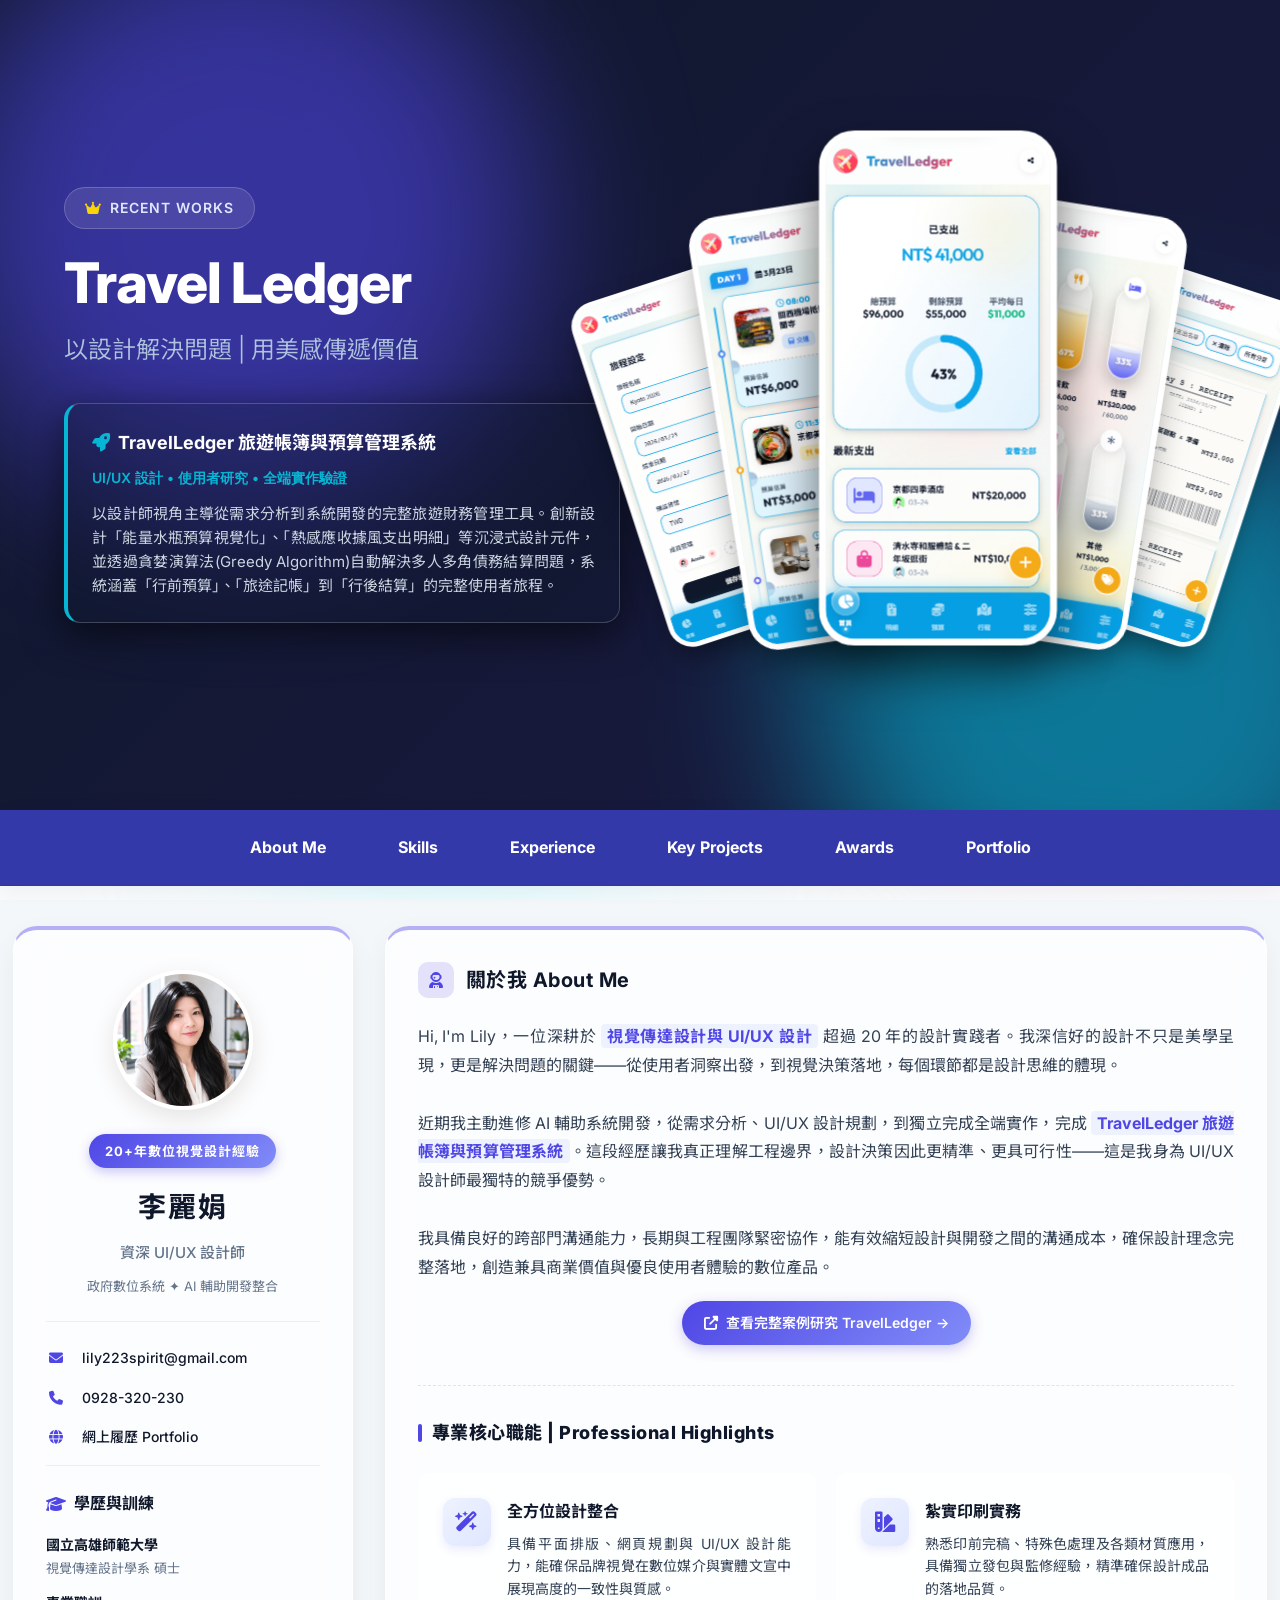
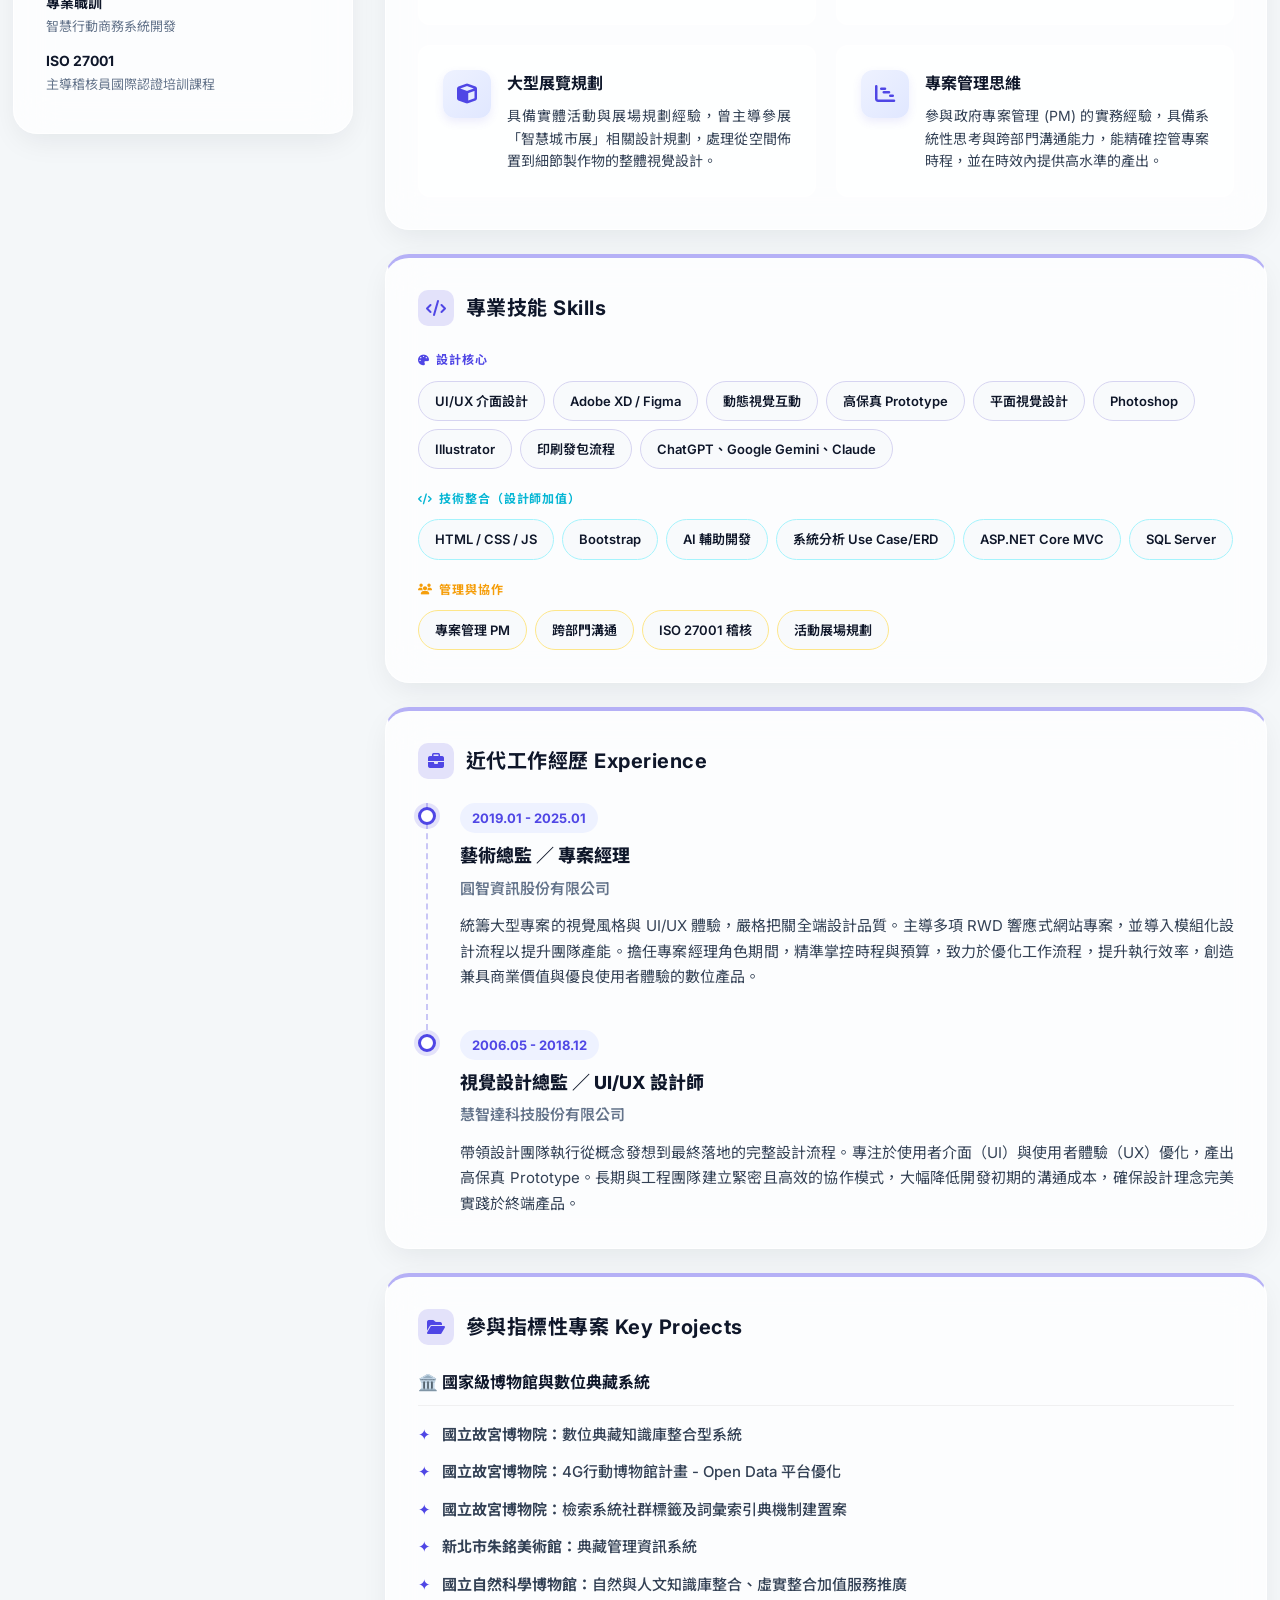
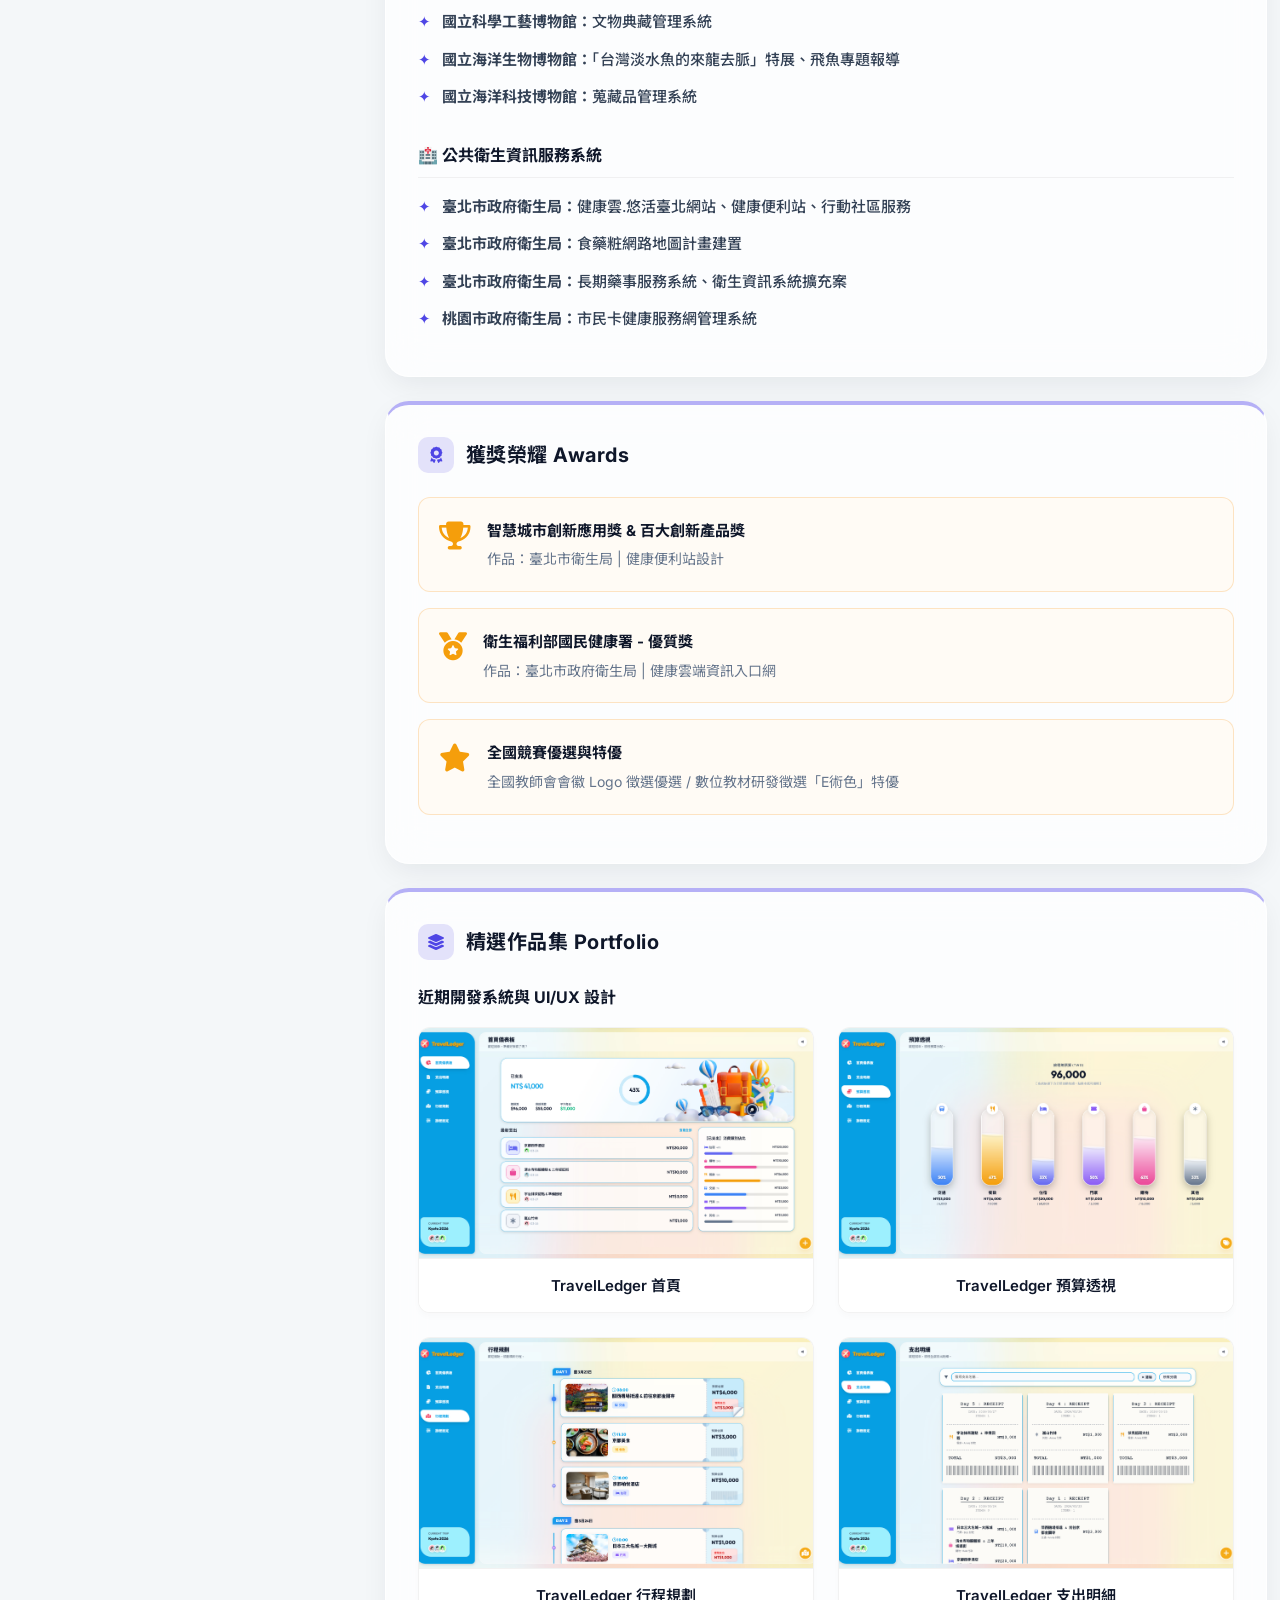
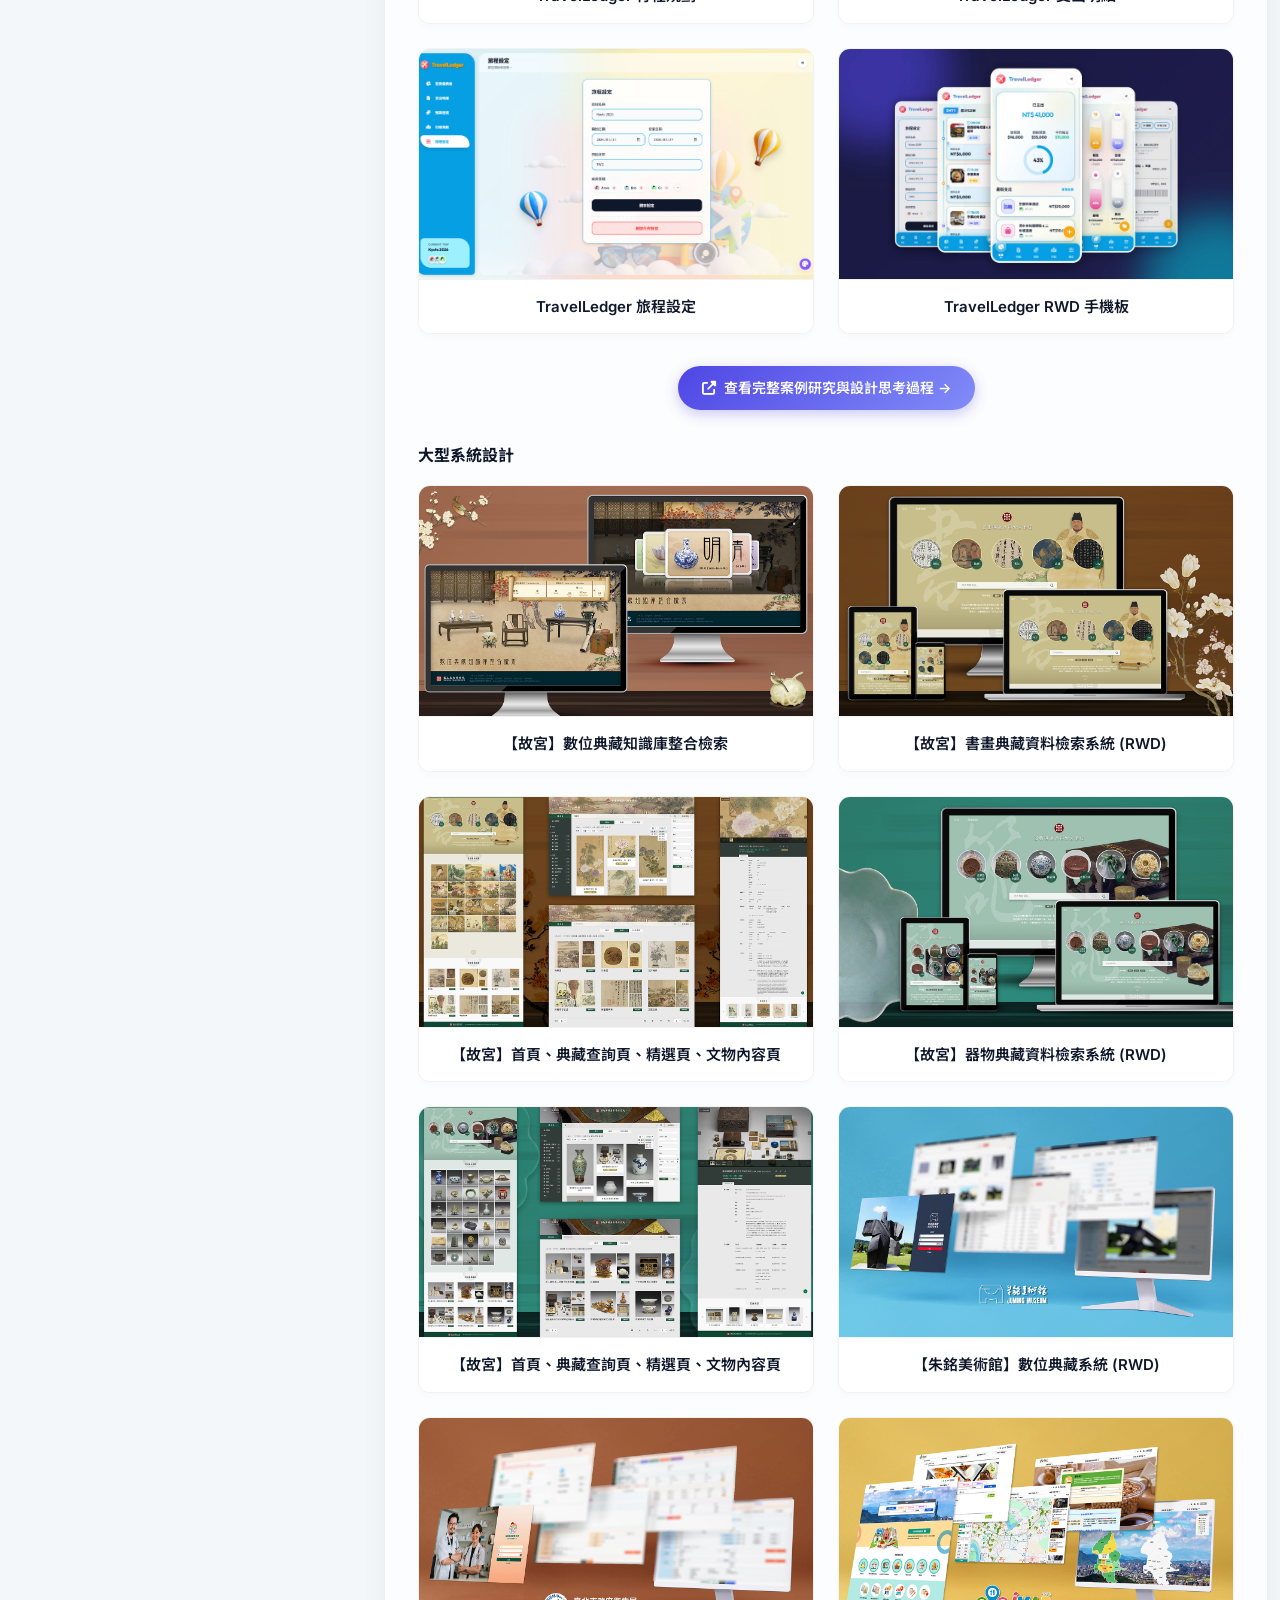
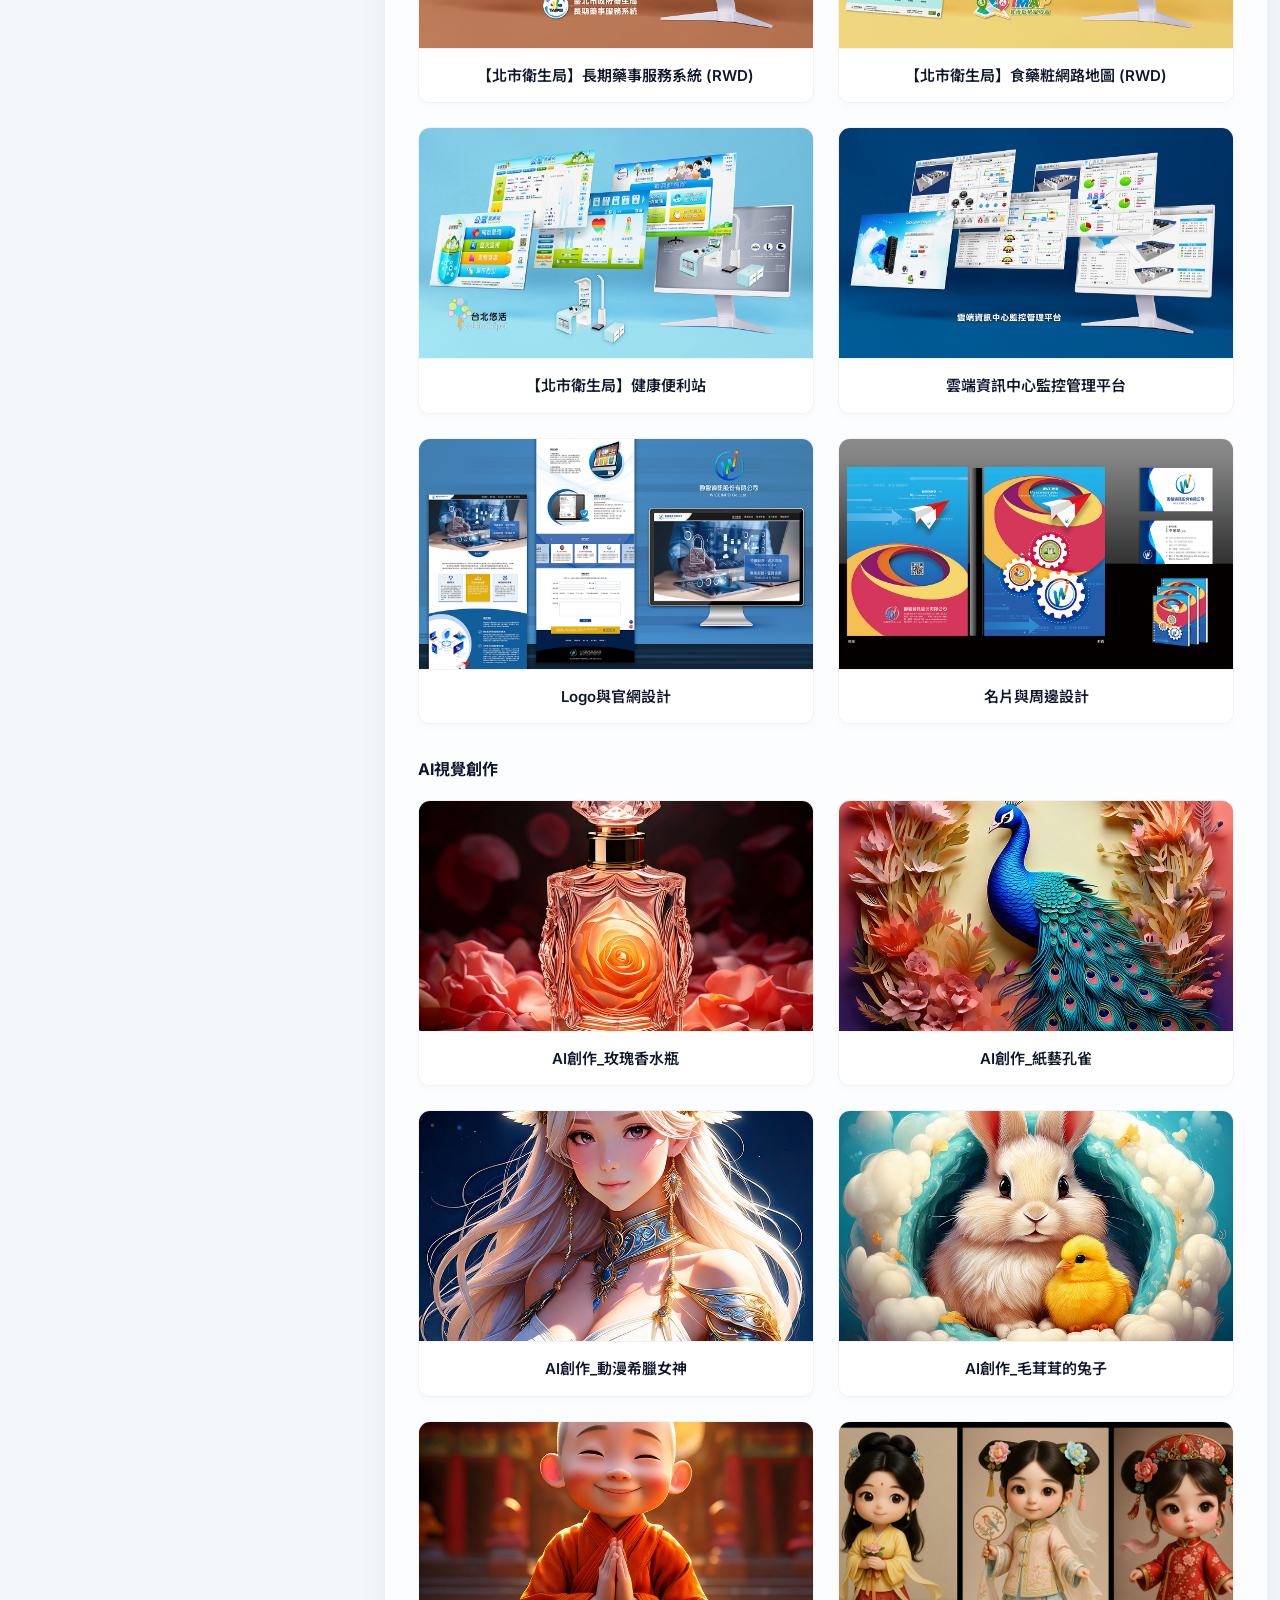
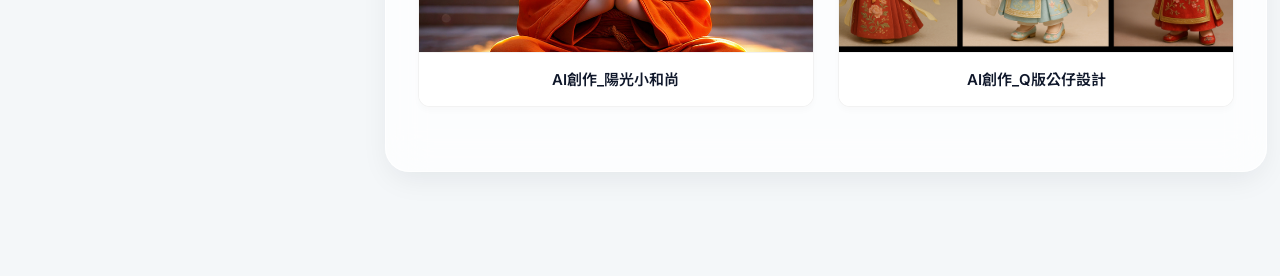
==== commit 33b4d953: "Add files via upload" ====
--- a/index.html
+++ b/index.html
@@ -530,7 +530,7 @@
                         <div class="hl-icon"><i class="fa-solid fa-cube"></i></div>
                         <div class="hl-content">
                             <h4>大型展覽規劃</h4>
-                            <p>具備實體活動與展場規劃經驗，曾主導「智慧城市展」相關設計規劃，處理從空間佈置到細節製作物的整體視覺設計。</p>
+                            <p>具備實體活動與展場規劃經驗，曾主導參展「智慧城市展」相關設計規劃，處理從空間佈置到細節製作物的整體視覺設計。</p>
                         </div>
                     </div>
 
@@ -578,7 +578,6 @@
                     <span class="skill-tag" style="border-color:#A5F3FC;">系統分析 Use Case/ERD</span>
                     <span class="skill-tag" style="border-color:#A5F3FC;">ASP.NET Core MVC</span>
                     <span class="skill-tag" style="border-color:#A5F3FC;">SQL Server</span>
-                    <span class="skill-tag" style="border-color:#A5F3FC;">原生Android APP</span>
                 </div>
             </div>
 
@@ -590,6 +589,7 @@
                     <span class="skill-tag" style="border-color:#FDE68A;">專案管理 PM</span>
                     <span class="skill-tag" style="border-color:#FDE68A;">跨部門溝通</span>
                     <span class="skill-tag" style="border-color:#FDE68A;">ISO 27001 稽核</span>
+                    <span class="skill-tag" style="border-color:#FDE68A;">活動展場規劃</span>
                 </div>
             </div>
         </div>
@@ -634,13 +634,12 @@
             </div>
 
             <div class="project-group">
-                <h3>🏥 政府與公共衛生資訊服務系統</h3>
+                <h3>🏥 公共衛生資訊服務系統</h3>
                 <ul class="modern-list">
                     <li><strong>臺北市政府衛生局：</strong>健康雲.悠活臺北網站、健康便利站、行動社區服務</li>
                     <li><strong>臺北市政府衛生局：</strong>食藥粧網路地圖計畫建置
                     <li><strong>臺北市政府衛生局：</strong>長期藥事服務系統、衛生資訊系統擴充案</li>
                     <li><strong>桃園市政府衛生局：</strong>市民卡健康服務網管理系統</li>
-                    <li><strong>中華民國總統府：</strong>全球資訊網改版建置案</li>
                 </ul>
             </div>
         </div>
